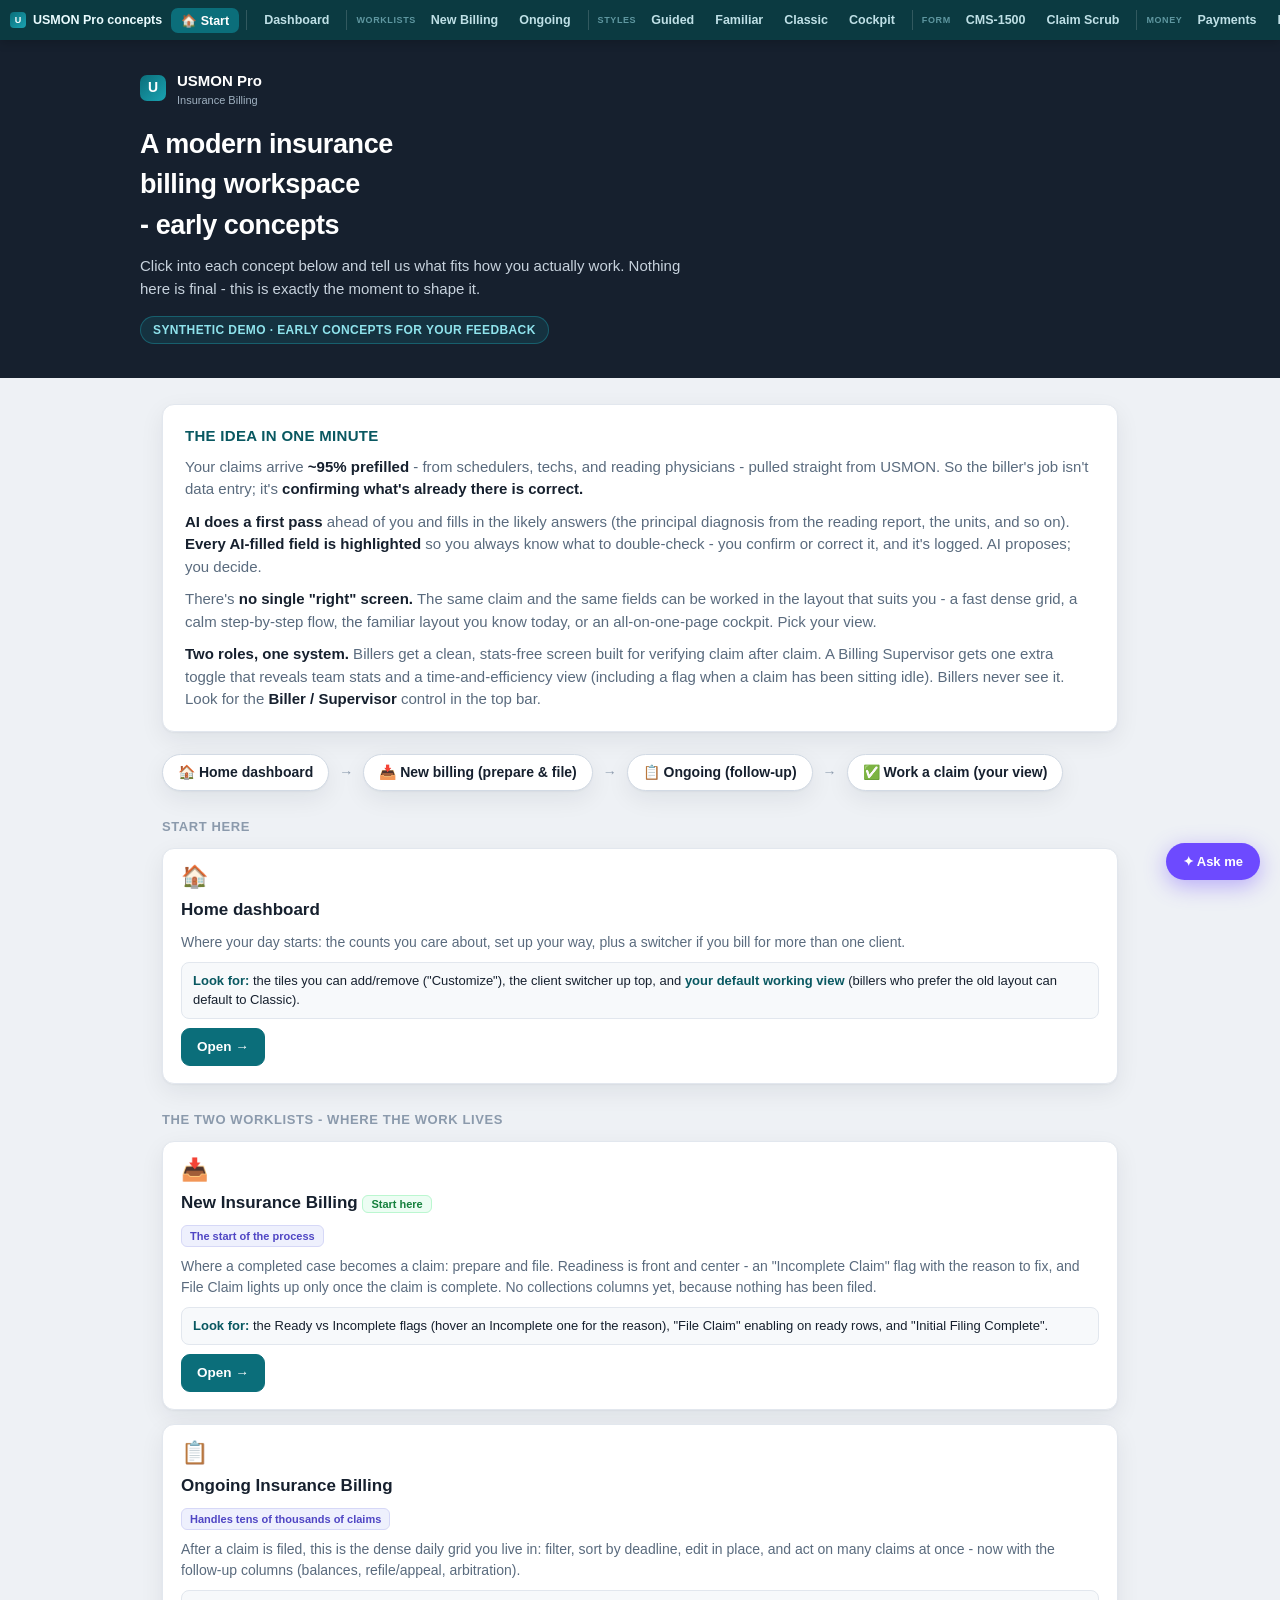
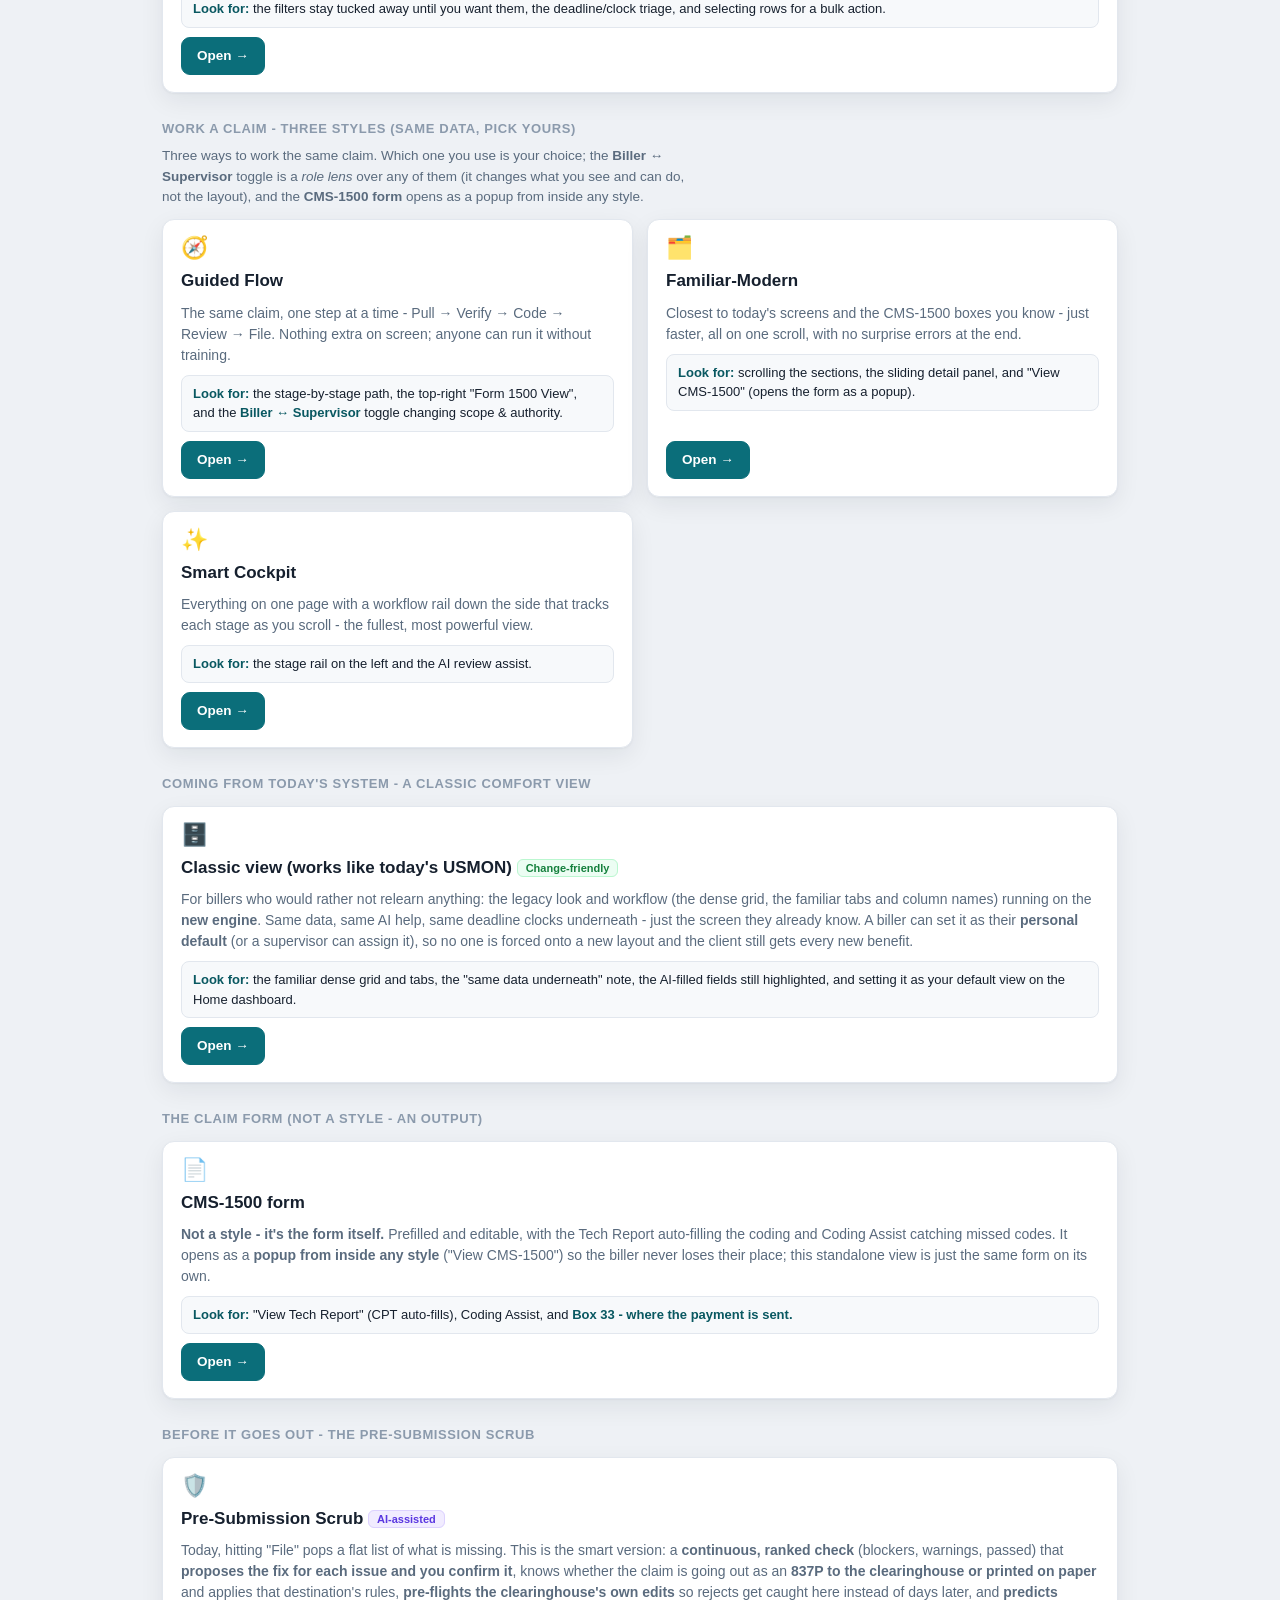
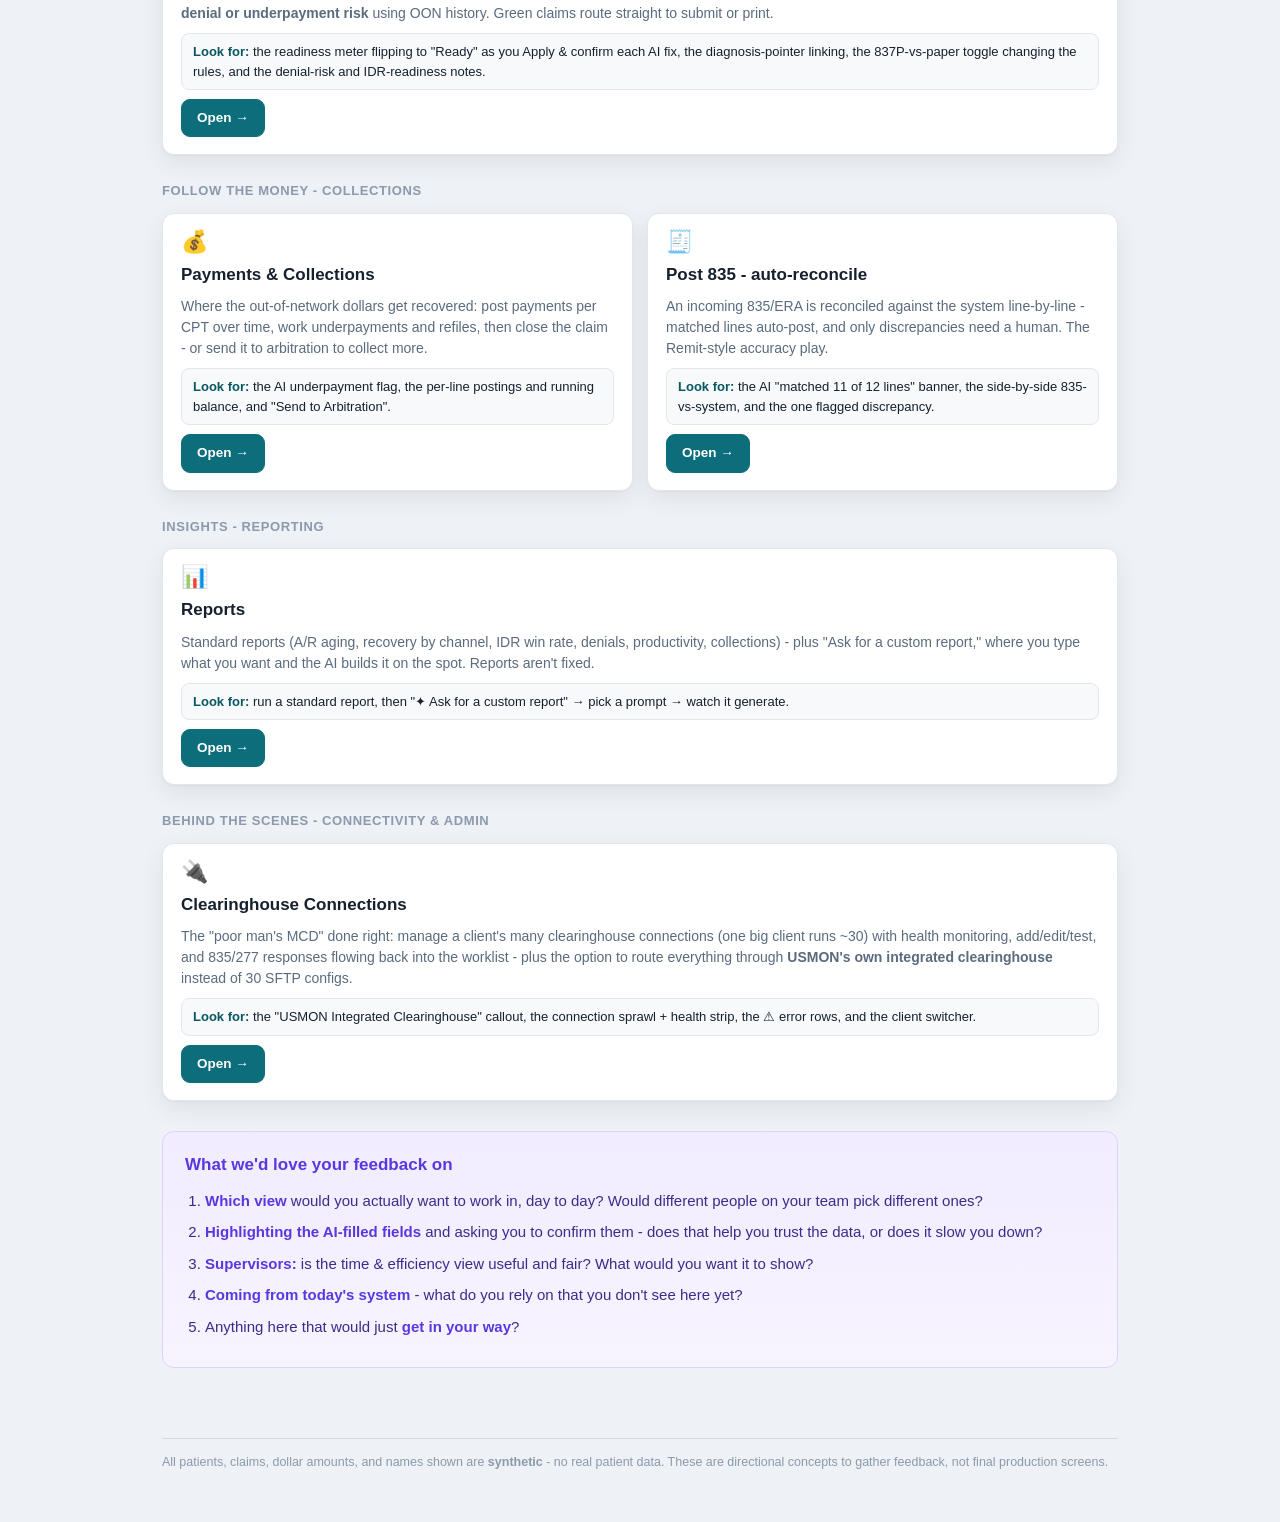
==== index.html @ 51a322e6 "Migrate client-facing concept demo to corporate domain (internal strategy pages excluded); add CNAME" ====
<!doctype html>
<html lang="en">
<head>
<meta charset="utf-8">
<meta name="robots" content="noindex,nofollow">
<meta name="viewport" content="width=device-width, initial-scale=1">
<title>USMON Insurance Billing - Concept Preview</title>
<style>
  :root{
    --canvas:#eef1f5; --surface:#ffffff; --surface-2:#f7f9fb;
    --ink:#16202e; --muted:#5a6b7e; --faint:#8b9aac;
    --line:#e2e7ee; --line-strong:#d2dae4;
    --primary:#0b6e7a; --primary-dark:#095861; --primary-tint:#e6f3f4; --primary-line:#bfe3e6;
    --idr:#4f46c4; --idr-tint:#eef0fd; --idr-line:#d6d8f7;
    --ai:#6d4aff; --ai-tint:#f1ecff; --ai-line:#ddd2ff; --ai-dark:#5a37e0;
    --ok:#15803d; --ok-tint:#ecfdf3;
    --mono:ui-monospace,"SF Mono","Cascadia Code",Menlo,Consolas,monospace;
    --sans:-apple-system,BlinkMacSystemFont,"Segoe UI",Roboto,Helvetica,Arial,sans-serif;
    --radius:12px; --shadow:0 1px 2px rgba(16,32,46,.04),0 8px 24px rgba(16,32,46,.07);
  }
  *{box-sizing:border-box}
  @media (prefers-reduced-motion:reduce){*{transition:none!important}}
  body{margin:0;font-family:var(--sans);color:var(--ink);background:var(--canvas);font-size:15px;line-height:1.5;-webkit-font-smoothing:antialiased}
  a{color:var(--primary);text-decoration:none}
  .mono{font-family:var(--mono)}

  header.top{background:var(--ink);color:#fff;padding:30px 22px 34px}
  .top .in{max-width:1000px;margin:0 auto}
  .brand{display:flex;align-items:center;gap:11px;font-weight:700;font-size:15px;margin-bottom:18px}
  .brand .dot{width:26px;height:26px;border-radius:7px;background:linear-gradient(135deg,var(--primary),#1aa3b2);display:grid;place-items:center;font-size:14px}
  .brand small{display:block;font-weight:500;color:#9fb0c0;font-size:11px;line-height:1;margin-top:2px}
  .top h1{font-size:27px;margin:0;font-weight:800;letter-spacing:-.4px;text-wrap:balance;max-width:20ch}
  .top p{margin:10px 0 0;color:#c7d2dd;font-size:15px;max-width:66ch}
  .badge{display:inline-block;margin-top:16px;font-size:12px;font-weight:700;letter-spacing:.4px;text-transform:uppercase;color:#8fe3ec;background:rgba(26,163,178,.14);border:1px solid rgba(26,163,178,.4);border-radius:999px;padding:4px 12px}

  main{max-width:1000px;margin:0 auto;padding:26px 22px 70px}
  .lead{background:var(--surface);border:1px solid var(--line);border-radius:var(--radius);box-shadow:var(--shadow);padding:20px 22px;margin-bottom:22px}
  .lead h2{margin:0 0 8px;font-size:15px;letter-spacing:.3px;text-transform:uppercase;color:var(--primary-dark)}
  .lead p{margin:0 0 10px;color:var(--muted)}
  .lead p:last-child{margin-bottom:0}
  .lead b{color:var(--ink)}

  .flow{display:flex;align-items:center;gap:10px;flex-wrap:wrap;margin:18px 0 26px;font-weight:700;font-size:14px}
  .flow .step{background:var(--surface);border:1px solid var(--line-strong);border-radius:999px;padding:7px 15px;box-shadow:var(--shadow)}
  .flow .arr{color:var(--faint);font-weight:800}

  h2.group{font-size:13px;text-transform:uppercase;letter-spacing:.6px;color:var(--faint);margin:26px 0 12px;font-weight:800}
  .cards{display:grid;grid-template-columns:repeat(2,1fr);gap:14px}
  @media(max-width:720px){.cards{grid-template-columns:1fr}}
  .card{background:var(--surface);border:1px solid var(--line);border-radius:var(--radius);box-shadow:var(--shadow);padding:17px 18px;display:flex;flex-direction:column;gap:9px;transition:.14s}
  .card:hover{border-color:var(--primary-line);box-shadow:0 2px 4px rgba(16,32,46,.05),0 12px 30px rgba(16,32,46,.10);transform:translateY(-1px)}
  .card.wide{grid-column:1/-1}
  .card .ico{font-size:22px;line-height:1}
  .card h3{margin:0;font-size:17px;font-weight:700}
  .card .pitch{color:var(--muted);font-size:14px;margin:0}
  .card .look{font-size:13px;color:var(--ink);background:var(--surface-2);border:1px solid var(--line);border-radius:8px;padding:8px 11px}
  .card .look b{color:var(--primary-dark)}
  .card .go{margin-top:auto;align-self:flex-start;background:var(--primary);color:#fff;font-weight:700;font-size:13.5px;padding:8px 15px;border-radius:9px;border:1px solid var(--primary)}
  .card .go:hover{background:var(--primary-dark)}
  .tagrow{display:flex;gap:7px;flex-wrap:wrap}
  .t{font-size:11px;font-weight:700;padding:2px 8px;border-radius:6px}
  .t.ai{background:var(--ai-tint);color:var(--ai-dark);border:1px solid var(--ai-line)}
  .t.idr{background:var(--idr-tint);color:var(--idr);border:1px solid var(--idr-line)}
  .t.new{background:var(--ok-tint);color:var(--ok);border:1px solid #bbf7d0}

  .feedback{background:linear-gradient(180deg,var(--ai-tint),#f7f4ff);border:1px solid var(--ai-line);border-radius:var(--radius);padding:20px 22px;margin-top:30px}
  .feedback h2{margin:0 0 12px;font-size:17px;color:var(--ai-dark)}
  .feedback ol{margin:0;padding-left:20px;color:#3c2b8a}
  .feedback li{margin-bottom:9px}
  .feedback li b{color:var(--ai-dark)}

  footer{max-width:1000px;margin:0 auto;padding:0 22px 50px;color:var(--faint);font-size:12.5px}
  footer hr{border:none;border-top:1px solid var(--line-strong);margin:0 0 14px}
</style>
</head>
<body>

<header class="top">
  <div class="in">
    <div class="brand"><span class="dot">U</span><div>USMON&nbsp;Pro<small>Insurance Billing</small></div></div>
    <h1>A modern insurance billing workspace - early concepts</h1>
    <p>Click into each concept below and tell us what fits how you actually work. Nothing here is final - this is exactly the moment to shape it.</p>
    <span class="badge">Synthetic demo · early concepts for your feedback</span>
  </div>
</header>

<main>
  <div class="lead">
    <h2>The idea in one minute</h2>
    <p>Your claims arrive <b>~95% prefilled</b> - from schedulers, techs, and reading physicians - pulled straight from USMON. So the biller's job isn't data entry; it's <b>confirming what's already there is correct.</b></p>
    <p><b>AI does a first pass</b> ahead of you and fills in the likely answers (the principal diagnosis from the reading report, the units, and so on). <b>Every AI-filled field is highlighted</b> so you always know what to double-check - you confirm or correct it, and it's logged. AI proposes; you decide.</p>
    <p>There's <b>no single "right" screen.</b> The same claim and the same fields can be worked in the layout that suits you - a fast dense grid, a calm step-by-step flow, the familiar layout you know today, or an all-on-one-page cockpit. Pick your view.</p>
    <p><b>Two roles, one system.</b> Billers get a clean, stats-free screen built for verifying claim after claim. A Billing Supervisor gets one extra toggle that reveals team stats and a time-and-efficiency view (including a flag when a claim has been sitting idle). Billers never see it. Look for the <b>Biller / Supervisor</b> control in the top bar.</p>
  </div>

  <div class="flow">
    <span class="step">🏠 Home dashboard</span><span class="arr">→</span>
    <span class="step">📥 New billing (prepare &amp; file)</span><span class="arr">→</span>
    <span class="step">📋 Ongoing (follow-up)</span><span class="arr">→</span>
    <span class="step">✅ Work a claim (your view)</span>
  </div>

  <h2 class="group">Start here</h2>
  <div class="cards">
    <div class="card wide">
      <div class="ico">🏠</div>
      <h3>Home dashboard</h3>
      <p class="pitch">Where your day starts: the counts you care about, set up your way, plus a switcher if you bill for more than one client.</p>
      <div class="look"><b>Look for:</b> the tiles you can add/remove ("Customize"), the client switcher up top, and <b>your default working view</b> (billers who prefer the old layout can default to Classic).</div>
      <a class="go" href="prototype-home-dashboard.html" target="_blank" rel="noopener">Open →</a>
    </div>
  </div>

  <h2 class="group">The two worklists - where the work lives</h2>
  <div class="cards">
    <div class="card wide">
      <div class="ico">📥</div>
      <h3>New Insurance Billing <span class="t new" style="vertical-align:middle">Start here</span></h3>
      <div class="tagrow"><span class="t idr">The start of the process</span></div>
      <p class="pitch">Where a completed case becomes a claim: prepare and file. Readiness is front and center - an "Incomplete Claim" flag with the reason to fix, and File Claim lights up only once the claim is complete. No collections columns yet, because nothing has been filed.</p>
      <div class="look"><b>Look for:</b> the Ready vs Incomplete flags (hover an Incomplete one for the reason), "File Claim" enabling on ready rows, and "Initial Filing Complete".</div>
      <a class="go" href="prototype-new-billing.html" target="_blank" rel="noopener">Open →</a>
    </div>
    <div class="card wide">
      <div class="ico">📋</div>
      <h3>Ongoing Insurance Billing</h3>
      <div class="tagrow"><span class="t idr">Handles tens of thousands of claims</span></div>
      <p class="pitch">After a claim is filed, this is the dense daily grid you live in: filter, sort by deadline, edit in place, and act on many claims at once - now with the follow-up columns (balances, refile/appeal, arbitration).</p>
      <div class="look"><b>Look for:</b> the filters stay tucked away until you want them, the deadline/clock triage, and selecting rows for a bulk action.</div>
      <a class="go" href="prototype-ops-worklist.html" target="_blank" rel="noopener">Open →</a>
    </div>
  </div>

  <h2 class="group">Work a claim - three styles (same data, pick yours)</h2>
  <p style="margin:-4px 0 12px;color:var(--muted);font-size:13.5px;max-width:70ch">Three ways to work the same claim. Which one you use is your choice; the <b>Biller ↔ Supervisor</b> toggle is a <i>role lens</i> over any of them (it changes what you see and can do, not the layout), and the <b>CMS-1500 form</b> opens as a popup from inside any style.</p>
  <div class="cards">
    <div class="card">
      <div class="ico">🧭</div>
      <h3>Guided Flow</h3>
      <p class="pitch">The same claim, one step at a time - Pull → Verify → Code → Review → File. Nothing extra on screen; anyone can run it without training.</p>
      <div class="look"><b>Look for:</b> the stage-by-stage path, the top-right "Form 1500 View", and the <b>Biller ↔ Supervisor</b> toggle changing scope &amp; authority.</div>
      <a class="go" href="prototype-guided-flow.html" target="_blank" rel="noopener">Open →</a>
    </div>
    <div class="card">
      <div class="ico">🗂️</div>
      <h3>Familiar-Modern</h3>
      <p class="pitch">Closest to today's screens and the CMS-1500 boxes you know - just faster, all on one scroll, with no surprise errors at the end.</p>
      <div class="look"><b>Look for:</b> scrolling the sections, the sliding detail panel, and "View CMS-1500" (opens the form as a popup).</div>
      <a class="go" href="prototype-familiar-modern.html" target="_blank" rel="noopener">Open →</a>
    </div>
    <div class="card">
      <div class="ico">✨</div>
      <h3>Smart Cockpit</h3>
      <p class="pitch">Everything on one page with a workflow rail down the side that tracks each stage as you scroll - the fullest, most powerful view.</p>
      <div class="look"><b>Look for:</b> the stage rail on the left and the AI review assist.</div>
      <a class="go" href="prototype-v5-router.html" target="_blank" rel="noopener">Open →</a>
    </div>
  </div>

  <h2 class="group">Coming from today's system - a Classic comfort view</h2>
  <div class="cards">
    <div class="card wide">
      <div class="ico">🗄️</div>
      <h3>Classic view (works like today's USMON) <span class="t new" style="vertical-align:middle">Change-friendly</span></h3>
      <p class="pitch">For billers who would rather not relearn anything: the legacy look and workflow (the dense grid, the familiar tabs and column names) running on the <b>new engine</b>. Same data, same AI help, same deadline clocks underneath - just the screen they already know. A biller can set it as their <b>personal default</b> (or a supervisor can assign it), so no one is forced onto a new layout and the client still gets every new benefit.</p>
      <div class="look"><b>Look for:</b> the familiar dense grid and tabs, the "same data underneath" note, the AI-filled fields still highlighted, and setting it as your default view on the Home dashboard.</div>
      <a class="go" href="prototype-classic.html" target="_blank" rel="noopener">Open →</a>
    </div>
  </div>

  <h2 class="group">The claim form (not a style - an output)</h2>
  <div class="cards">
    <div class="card wide">
      <div class="ico">📄</div>
      <h3>CMS-1500 form</h3>
      <p class="pitch"><b>Not a style - it's the form itself.</b> Prefilled and editable, with the Tech Report auto-filling the coding and Coding Assist catching missed codes. It opens as a <b>popup from inside any style</b> ("View CMS-1500") so the biller never loses their place; this standalone view is just the same form on its own.</p>
      <div class="look"><b>Look for:</b> "View Tech Report" (CPT auto-fills), Coding Assist, and <b>Box 33 - where the payment is sent.</b></div>
      <a class="go" href="prototype-cms1500.html" target="_blank" rel="noopener">Open →</a>
    </div>
  </div>

  <h2 class="group">Before it goes out - the pre-submission scrub</h2>
  <div class="cards">
    <div class="card wide">
      <div class="ico">🛡️</div>
      <h3>Pre-Submission Scrub <span class="t ai" style="vertical-align:middle">AI-assisted</span></h3>
      <p class="pitch">Today, hitting "File" pops a flat list of what is missing. This is the smart version: a <b>continuous, ranked check</b> (blockers, warnings, passed) that <b>proposes the fix for each issue and you confirm it</b>, knows whether the claim is going out as an <b>837P to the clearinghouse or printed on paper</b> and applies that destination's rules, <b>pre-flights the clearinghouse's own edits</b> so rejects get caught here instead of days later, and <b>predicts denial or underpayment risk</b> using OON history. Green claims route straight to submit or print.</p>
      <div class="look"><b>Look for:</b> the readiness meter flipping to "Ready" as you Apply &amp; confirm each AI fix, the diagnosis-pointer linking, the 837P-vs-paper toggle changing the rules, and the denial-risk and IDR-readiness notes.</div>
      <a class="go" href="prototype-scrub.html" target="_blank" rel="noopener">Open →</a>
    </div>
  </div>

  <h2 class="group">Follow the money - collections</h2>
  <div class="cards">
    <div class="card">
      <div class="ico">💰</div>
      <h3>Payments &amp; Collections</h3>
      <p class="pitch">Where the out-of-network dollars get recovered: post payments per CPT over time, work underpayments and refiles, then close the claim - or send it to arbitration to collect more.</p>
      <div class="look"><b>Look for:</b> the AI underpayment flag, the per-line postings and running balance, and "Send to Arbitration".</div>
      <a class="go" href="prototype-payments.html" target="_blank" rel="noopener">Open →</a>
    </div>
    <div class="card">
      <div class="ico">🧾</div>
      <h3>Post 835 - auto-reconcile</h3>
      <p class="pitch">An incoming 835/ERA is reconciled against the system line-by-line - matched lines auto-post, and only discrepancies need a human. The Remit-style accuracy play.</p>
      <div class="look"><b>Look for:</b> the AI "matched 11 of 12 lines" banner, the side-by-side 835-vs-system, and the one flagged discrepancy.</div>
      <a class="go" href="prototype-post-payments.html" target="_blank" rel="noopener">Open →</a>
    </div>
  </div>

  <h2 class="group">Insights - reporting</h2>
  <div class="cards">
    <div class="card wide">
      <div class="ico">📊</div>
      <h3>Reports</h3>
      <p class="pitch">Standard reports (A/R aging, recovery by channel, IDR win rate, denials, productivity, collections) - plus "Ask for a custom report," where you type what you want and the AI builds it on the spot. Reports aren't fixed.</p>
      <div class="look"><b>Look for:</b> run a standard report, then "✦ Ask for a custom report" → pick a prompt → watch it generate.</div>
      <a class="go" href="prototype-reports.html" target="_blank" rel="noopener">Open →</a>
    </div>
  </div>

  <h2 class="group">Behind the scenes - connectivity &amp; admin</h2>
  <div class="cards">
    <div class="card wide">
      <div class="ico">🔌</div>
      <h3>Clearinghouse Connections</h3>
      <p class="pitch">The "poor man's MCD" done right: manage a client's many clearinghouse connections (one big client runs ~30) with health monitoring, add/edit/test, and 835/277 responses flowing back into the worklist - plus the option to route everything through <b>USMON's own integrated clearinghouse</b> instead of 30 SFTP configs.</p>
      <div class="look"><b>Look for:</b> the "USMON Integrated Clearinghouse" callout, the connection sprawl + health strip, the ⚠ error rows, and the client switcher.</div>
      <a class="go" href="prototype-clearinghouses.html" target="_blank" rel="noopener">Open →</a>
    </div>
  </div>

  <div class="feedback">
    <h2>What we'd love your feedback on</h2>
    <ol>
      <li><b>Which view</b> would you actually want to work in, day to day? Would different people on your team pick different ones?</li>
      <li><b>Highlighting the AI-filled fields</b> and asking you to confirm them - does that help you trust the data, or does it slow you down?</li>
      <li><b>Supervisors:</b> is the time &amp; efficiency view useful and fair? What would you want it to show?</li>
      <li><b>Coming from today's system</b> - what do you rely on that you don't see here yet?</li>
      <li>Anything here that would just <b>get in your way</b>?</li>
    </ol>
  </div>
</main>

<footer>
  <hr>
  All patients, claims, dollar amounts, and names shown are <b>synthetic</b> - no real patient data. These are directional concepts to gather feedback, not final production screens.
</footer>

<script src="demo-nav.js"></script>
</body>
</html>
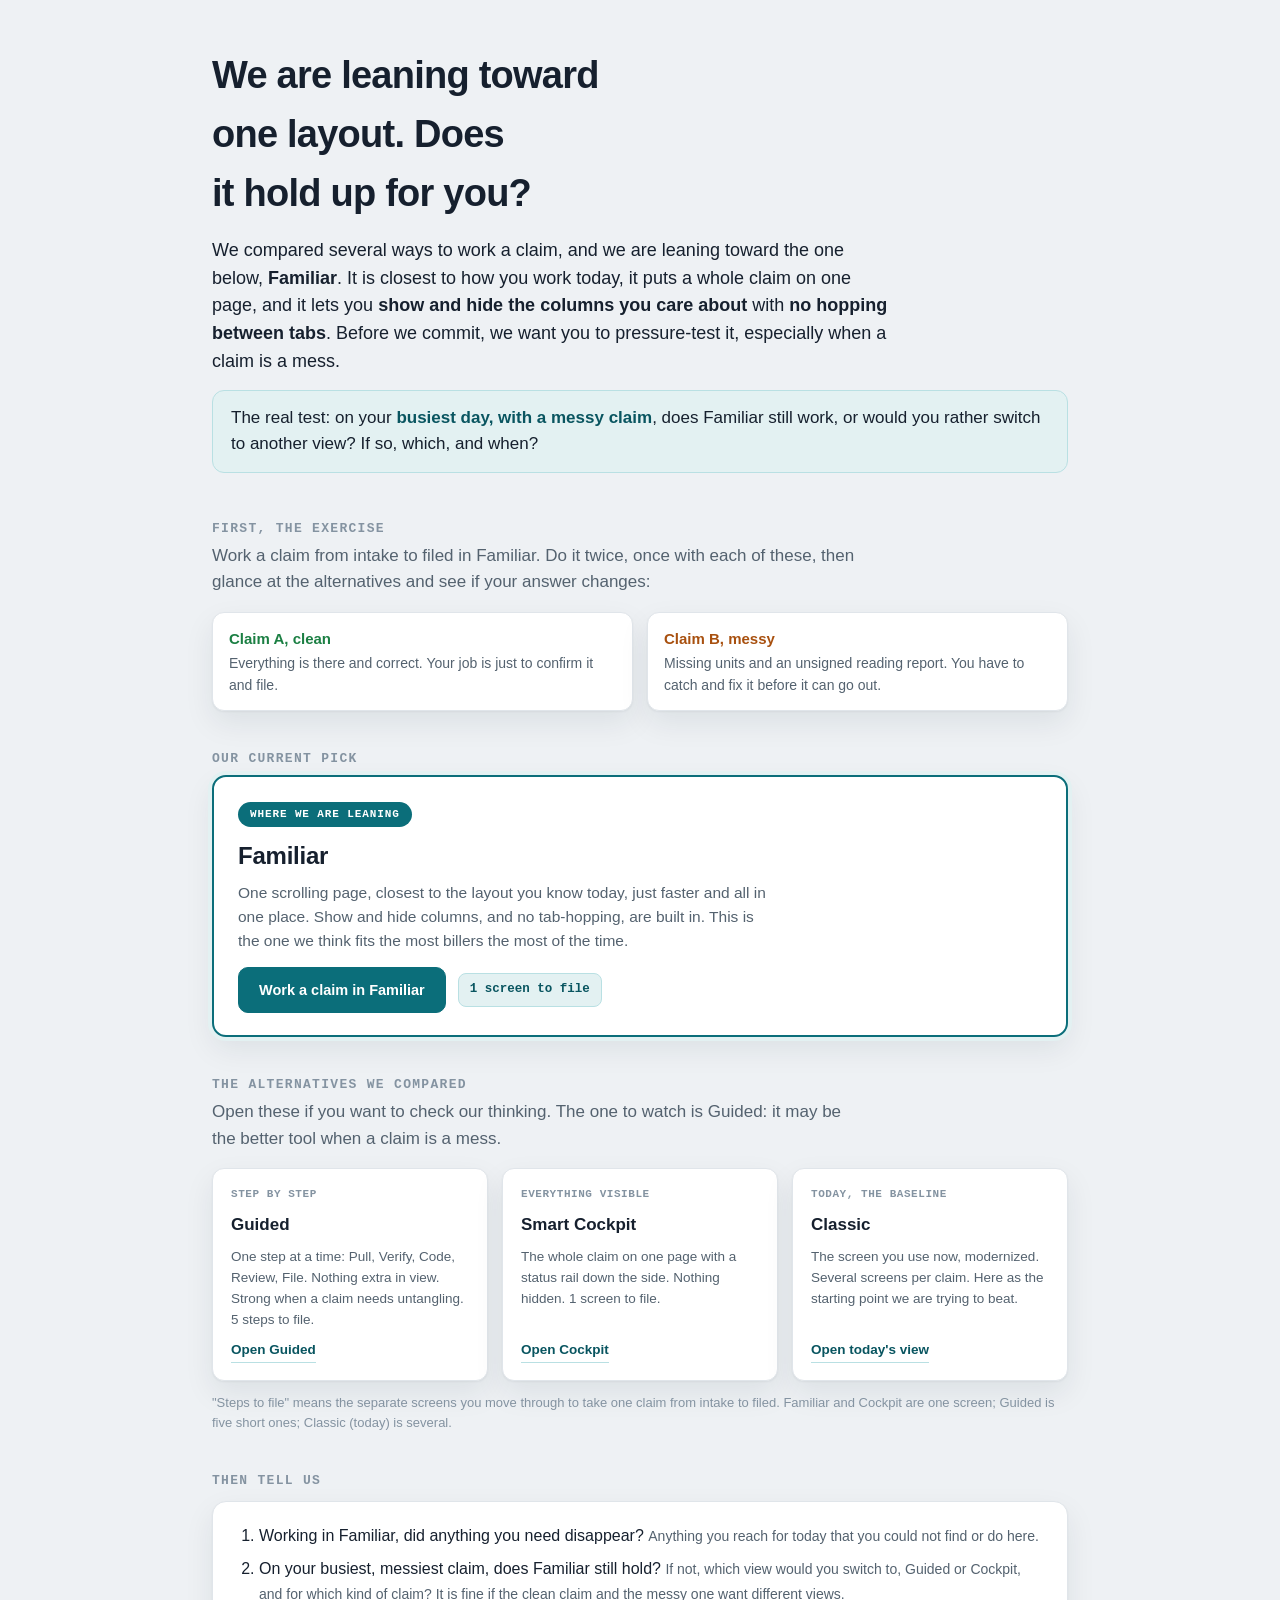
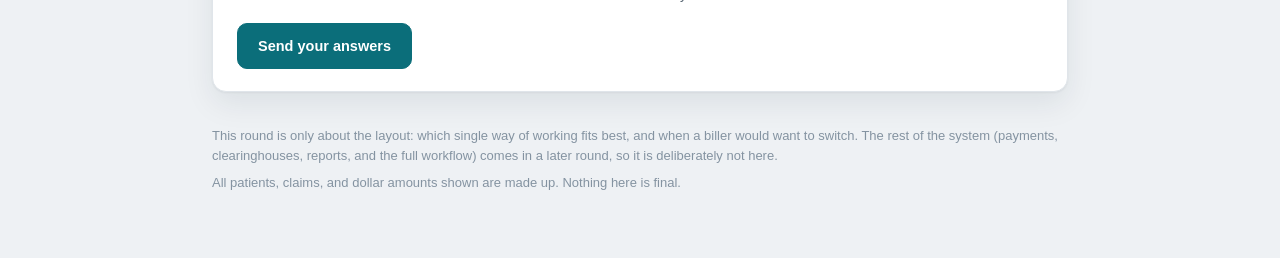
==== commit 66259bda: "Sync clean front door + Biller-default to demo.usmon.com Co-Authored-By: Claude Opus 4.8 <noreply@an" ====
--- a/index.html
+++ b/index.html
@@ -2,251 +2,139 @@
 <html lang="en">
 <head>
 <meta charset="utf-8">
+<meta name="viewport" content="width=device-width, initial-scale=1">
 <meta name="robots" content="noindex,nofollow">
-<meta name="viewport" content="width=device-width, initial-scale=1">
-<title>USMON Insurance Billing - Concept Preview</title>
+<title>USMON Insurance Billing: does this layout hold up for you?</title>
 <style>
   :root{
-    --canvas:#eef1f5; --surface:#ffffff; --surface-2:#f7f9fb;
-    --ink:#16202e; --muted:#5a6b7e; --faint:#8b9aac;
-    --line:#e2e7ee; --line-strong:#d2dae4;
-    --primary:#0b6e7a; --primary-dark:#095861; --primary-tint:#e6f3f4; --primary-line:#bfe3e6;
-    --idr:#4f46c4; --idr-tint:#eef0fd; --idr-line:#d6d8f7;
-    --ai:#6d4aff; --ai-tint:#f1ecff; --ai-line:#ddd2ff; --ai-dark:#5a37e0;
-    --ok:#15803d; --ok-tint:#ecfdf3;
+    --canvas:#eef1f4; --surface:#ffffff; --surface-2:#f6f8fa;
+    --ink:#16202e; --muted:#54626f; --faint:#8493a1;
+    --line:#e0e5ea; --line-strong:#ccd3db;
+    --teal:#0b6e7a; --teal-dark:#095560; --teal-tint:#e3f1f2; --teal-line:#b9e0e3;
+    --amber:#a8500f; --amber-tint:#faefe4; --amber-line:#eccdb0;
+    --ok:#1b7f43; --ok-tint:#e8f6ee; --ok-line:#bfe6cd;
+    --sans:-apple-system,BlinkMacSystemFont,"Segoe UI",Roboto,Helvetica,Arial,sans-serif;
     --mono:ui-monospace,"SF Mono","Cascadia Code",Menlo,Consolas,monospace;
-    --sans:-apple-system,BlinkMacSystemFont,"Segoe UI",Roboto,Helvetica,Arial,sans-serif;
-    --radius:12px; --shadow:0 1px 2px rgba(16,32,46,.04),0 8px 24px rgba(16,32,46,.07);
+    --radius:14px; --shadow:0 1px 2px rgba(16,32,46,.05),0 12px 30px rgba(16,32,46,.08);
   }
+  @media (prefers-color-scheme:dark){
+    :root{--canvas:#0e1620;--surface:#152030;--surface-2:#111a26;--ink:#e8eef4;--muted:#9fb0bf;--faint:#6f8091;--line:#233242;--line-strong:#31445a;--teal:#4fc7d4;--teal-dark:#7ed8e2;--teal-tint:#0f2d33;--teal-line:#1c4a52;--amber:#e39a5e;--amber-tint:#2c1f13;--amber-line:#4a3620;--ok:#5fce8b;--ok-tint:#12271a;--ok-line:#245234;--shadow:0 1px 2px rgba(0,0,0,.3),0 12px 30px rgba(0,0,0,.45)}
+  }
+  :root[data-theme="dark"]{--canvas:#0e1620;--surface:#152030;--surface-2:#111a26;--ink:#e8eef4;--muted:#9fb0bf;--faint:#6f8091;--line:#233242;--line-strong:#31445a;--teal:#4fc7d4;--teal-dark:#7ed8e2;--teal-tint:#0f2d33;--teal-line:#1c4a52;--amber:#e39a5e;--amber-tint:#2c1f13;--amber-line:#4a3620;--ok:#5fce8b;--ok-tint:#12271a;--ok-line:#245234;--shadow:0 1px 2px rgba(0,0,0,.3),0 12px 30px rgba(0,0,0,.45)}
+  :root[data-theme="light"]{--canvas:#eef1f4;--surface:#ffffff;--surface-2:#f6f8fa;--ink:#16202e;--muted:#54626f;--faint:#8493a1;--line:#e0e5ea;--line-strong:#ccd3db;--teal:#0b6e7a;--teal-dark:#095560;--teal-tint:#e3f1f2;--teal-line:#b9e0e3;--amber:#a8500f;--amber-tint:#faefe4;--amber-line:#eccdb0;--ok:#1b7f43;--ok-tint:#e8f6ee;--ok-line:#bfe6cd;--shadow:0 1px 2px rgba(16,32,46,.05),0 12px 30px rgba(16,32,46,.08)}
   *{box-sizing:border-box}
   @media (prefers-reduced-motion:reduce){*{transition:none!important}}
-  body{margin:0;font-family:var(--sans);color:var(--ink);background:var(--canvas);font-size:15px;line-height:1.5;-webkit-font-smoothing:antialiased}
-  a{color:var(--primary);text-decoration:none}
-  .mono{font-family:var(--mono)}
-
-  header.top{background:var(--ink);color:#fff;padding:30px 22px 34px}
-  .top .in{max-width:1000px;margin:0 auto}
-  .brand{display:flex;align-items:center;gap:11px;font-weight:700;font-size:15px;margin-bottom:18px}
-  .brand .dot{width:26px;height:26px;border-radius:7px;background:linear-gradient(135deg,var(--primary),#1aa3b2);display:grid;place-items:center;font-size:14px}
-  .brand small{display:block;font-weight:500;color:#9fb0c0;font-size:11px;line-height:1;margin-top:2px}
-  .top h1{font-size:27px;margin:0;font-weight:800;letter-spacing:-.4px;text-wrap:balance;max-width:20ch}
-  .top p{margin:10px 0 0;color:#c7d2dd;font-size:15px;max-width:66ch}
-  .badge{display:inline-block;margin-top:16px;font-size:12px;font-weight:700;letter-spacing:.4px;text-transform:uppercase;color:#8fe3ec;background:rgba(26,163,178,.14);border:1px solid rgba(26,163,178,.4);border-radius:999px;padding:4px 12px}
-
-  main{max-width:1000px;margin:0 auto;padding:26px 22px 70px}
-  .lead{background:var(--surface);border:1px solid var(--line);border-radius:var(--radius);box-shadow:var(--shadow);padding:20px 22px;margin-bottom:22px}
-  .lead h2{margin:0 0 8px;font-size:15px;letter-spacing:.3px;text-transform:uppercase;color:var(--primary-dark)}
-  .lead p{margin:0 0 10px;color:var(--muted)}
-  .lead p:last-child{margin-bottom:0}
-  .lead b{color:var(--ink)}
-
-  .flow{display:flex;align-items:center;gap:10px;flex-wrap:wrap;margin:18px 0 26px;font-weight:700;font-size:14px}
-  .flow .step{background:var(--surface);border:1px solid var(--line-strong);border-radius:999px;padding:7px 15px;box-shadow:var(--shadow)}
-  .flow .arr{color:var(--faint);font-weight:800}
-
-  h2.group{font-size:13px;text-transform:uppercase;letter-spacing:.6px;color:var(--faint);margin:26px 0 12px;font-weight:800}
-  .cards{display:grid;grid-template-columns:repeat(2,1fr);gap:14px}
-  @media(max-width:720px){.cards{grid-template-columns:1fr}}
-  .card{background:var(--surface);border:1px solid var(--line);border-radius:var(--radius);box-shadow:var(--shadow);padding:17px 18px;display:flex;flex-direction:column;gap:9px;transition:.14s}
-  .card:hover{border-color:var(--primary-line);box-shadow:0 2px 4px rgba(16,32,46,.05),0 12px 30px rgba(16,32,46,.10);transform:translateY(-1px)}
-  .card.wide{grid-column:1/-1}
-  .card .ico{font-size:22px;line-height:1}
-  .card h3{margin:0;font-size:17px;font-weight:700}
-  .card .pitch{color:var(--muted);font-size:14px;margin:0}
-  .card .look{font-size:13px;color:var(--ink);background:var(--surface-2);border:1px solid var(--line);border-radius:8px;padding:8px 11px}
-  .card .look b{color:var(--primary-dark)}
-  .card .go{margin-top:auto;align-self:flex-start;background:var(--primary);color:#fff;font-weight:700;font-size:13.5px;padding:8px 15px;border-radius:9px;border:1px solid var(--primary)}
-  .card .go:hover{background:var(--primary-dark)}
-  .tagrow{display:flex;gap:7px;flex-wrap:wrap}
-  .t{font-size:11px;font-weight:700;padding:2px 8px;border-radius:6px}
-  .t.ai{background:var(--ai-tint);color:var(--ai-dark);border:1px solid var(--ai-line)}
-  .t.idr{background:var(--idr-tint);color:var(--idr);border:1px solid var(--idr-line)}
-  .t.new{background:var(--ok-tint);color:var(--ok);border:1px solid #bbf7d0}
-
-  .feedback{background:linear-gradient(180deg,var(--ai-tint),#f7f4ff);border:1px solid var(--ai-line);border-radius:var(--radius);padding:20px 22px;margin-top:30px}
-  .feedback h2{margin:0 0 12px;font-size:17px;color:var(--ai-dark)}
-  .feedback ol{margin:0;padding-left:20px;color:#3c2b8a}
-  .feedback li{margin-bottom:9px}
-  .feedback li b{color:var(--ai-dark)}
-
-  footer{max-width:1000px;margin:0 auto;padding:0 22px 50px;color:var(--faint);font-size:12.5px}
-  footer hr{border:none;border-top:1px solid var(--line-strong);margin:0 0 14px}
+  body{margin:0;background:var(--canvas);color:var(--ink);font-family:var(--sans);font-size:17px;line-height:1.55;-webkit-font-smoothing:antialiased}
+  .wrap{max-width:900px;margin:0 auto;padding:0 22px}
+  header{padding:46px 0 6px}
+  h1{font-size:clamp(27px,4.6vw,38px);letter-spacing:-.02em;margin:0 0 14px;font-weight:800;text-wrap:balance;max-width:22ch}
+  .intro{font-size:18px;color:var(--ink);max-width:68ch;margin:0 0 12px}
+  .intro b{color:var(--ink)}
+  .oneq{background:var(--teal-tint);border:1px solid var(--teal-line);border-radius:12px;padding:14px 18px;margin:14px 0 2px;font-size:17px;color:var(--ink)}
+  .oneq b{color:var(--teal-dark)}
+  h2.sec{font-size:13px;font-family:var(--mono);letter-spacing:.1em;text-transform:uppercase;color:var(--faint);font-weight:700;margin:38px 0 4px}
+  p.lead{color:var(--muted);margin:0 0 16px;max-width:68ch}
+  .claims{display:grid;grid-template-columns:1fr 1fr;gap:14px;margin:6px 0}
+  @media(max-width:600px){.claims{grid-template-columns:1fr}}
+  .claim{background:var(--surface);border:1px solid var(--line);border-radius:12px;padding:14px 16px;box-shadow:var(--shadow)}
+  .claim .t{font-weight:750;font-size:15px;margin:0 0 3px}
+  .claim.clean .t{color:var(--ok)} .claim.messy .t{color:var(--amber)}
+  .claim p{margin:0;font-size:14px;color:var(--muted)}
+  .pick{background:var(--surface);border:2px solid var(--teal);border-radius:var(--radius);box-shadow:0 0 0 4px var(--teal-tint),var(--shadow);padding:22px 24px;margin:6px 0}
+  .pick .badge{display:inline-block;font-family:var(--mono);font-size:11px;letter-spacing:.08em;text-transform:uppercase;color:#fff;background:var(--teal);border-radius:999px;padding:4px 12px;font-weight:700;margin-bottom:10px}
+  .pick h3{margin:0 0 6px;font-size:24px;font-weight:800;letter-spacing:-.01em}
+  .pick p{margin:0 0 14px;color:var(--muted);font-size:15.5px;max-width:62ch}
+  .pick .row{display:flex;flex-wrap:wrap;align-items:center;gap:12px}
+  .steps{font-family:var(--mono);font-size:12.5px;color:var(--teal-dark);background:var(--teal-tint);border:1px solid var(--teal-line);border-radius:8px;padding:6px 11px;font-weight:700}
+  .btn{display:inline-block;text-decoration:none;font-weight:700;font-size:14.5px;padding:11px 20px;border-radius:10px;white-space:nowrap}
+  .btn.go{background:var(--teal);color:#fff;border:1px solid var(--teal)}
+  .btn.go:hover{background:var(--teal-dark)}
+  .btn.ghost{background:var(--surface-2);color:var(--ink);border:1px solid var(--line-strong)}
+  .btn.ghost:hover{border-color:var(--faint)}
+  .alts{display:grid;grid-template-columns:repeat(3,1fr);gap:14px;margin:6px 0}
+  @media(max-width:720px){.alts{grid-template-columns:1fr}}
+  .alt{background:var(--surface);border:1px solid var(--line);border-radius:12px;box-shadow:var(--shadow);padding:17px 18px;display:flex;flex-direction:column;gap:9px}
+  .alt h4{margin:0;font-size:17px;font-weight:750}
+  .alt .k{font-family:var(--mono);font-size:11px;letter-spacing:.05em;text-transform:uppercase;color:var(--faint);font-weight:700}
+  .alt p{margin:0;font-size:13.5px;color:var(--muted);flex:1}
+  .alt a{align-self:flex-start;font-size:13.5px;font-weight:700;color:var(--teal-dark);text-decoration:none;border-bottom:1px solid var(--teal-line);padding-bottom:1px}
+  .note{font-size:13px;color:var(--faint);margin:12px 0 0}
+  .ask{background:var(--surface);border:1px solid var(--line);border-radius:var(--radius);box-shadow:var(--shadow);padding:22px 24px;margin:10px 0}
+  .ask ol{margin:0 0 16px;padding-left:22px;color:var(--ink);font-size:16px}
+  .ask li{margin-bottom:8px}
+  .ask li span{color:var(--muted);font-size:14px}
+  footer{padding:24px 0 60px;color:var(--faint);font-size:13px}
+  footer p{margin:0 0 6px;max-width:none}
 </style>
 </head>
 <body>
 
-<header class="top">
-  <div class="in">
-    <div class="brand"><span class="dot">U</span><div>USMON&nbsp;Pro<small>Insurance Billing</small></div></div>
-    <h1>A modern insurance billing workspace - early concepts</h1>
-    <p>Click into each concept below and tell us what fits how you actually work. Nothing here is final - this is exactly the moment to shape it.</p>
-    <span class="badge">Synthetic demo · early concepts for your feedback</span>
+<header>
+  <div class="wrap">
+    <h1>We are leaning toward one layout. Does it hold up for you?</h1>
+    <p class="intro">We compared several ways to work a claim, and we are leaning toward the one below, <b>Familiar</b>. It is closest to how you work today, it puts a whole claim on one page, and it lets you <b>show and hide the columns you care about</b> with <b>no hopping between tabs</b>. Before we commit, we want you to pressure-test it, especially when a claim is a mess.</p>
+    <div class="oneq">The real test: on your <b>busiest day, with a messy claim</b>, does Familiar still work, or would you rather switch to another view? If so, which, and when?</div>
   </div>
 </header>
 
-<main>
-  <div class="lead">
-    <h2>The idea in one minute</h2>
-    <p>Your claims arrive <b>~95% prefilled</b> - from schedulers, techs, and reading physicians - pulled straight from USMON. So the biller's job isn't data entry; it's <b>confirming what's already there is correct.</b></p>
-    <p><b>AI does a first pass</b> ahead of you and fills in the likely answers (the principal diagnosis from the reading report, the units, and so on). <b>Every AI-filled field is highlighted</b> so you always know what to double-check - you confirm or correct it, and it's logged. AI proposes; you decide.</p>
-    <p>There's <b>no single "right" screen.</b> The same claim and the same fields can be worked in the layout that suits you - a fast dense grid, a calm step-by-step flow, the familiar layout you know today, or an all-on-one-page cockpit. Pick your view.</p>
-    <p><b>Two roles, one system.</b> Billers get a clean, stats-free screen built for verifying claim after claim. A Billing Supervisor gets one extra toggle that reveals team stats and a time-and-efficiency view (including a flag when a claim has been sitting idle). Billers never see it. Look for the <b>Biller / Supervisor</b> control in the top bar.</p>
+<main class="wrap">
+  <h2 class="sec">First, the exercise</h2>
+  <p class="lead">Work a claim from intake to filed in Familiar. Do it twice, once with each of these, then glance at the alternatives and see if your answer changes:</p>
+  <div class="claims">
+    <div class="claim clean"><p class="t">Claim A, clean</p><p>Everything is there and correct. Your job is just to confirm it and file.</p></div>
+    <div class="claim messy"><p class="t">Claim B, messy</p><p>Missing units and an unsigned reading report. You have to catch and fix it before it can go out.</p></div>
   </div>
 
-  <div class="flow">
-    <span class="step">🏠 Home dashboard</span><span class="arr">→</span>
-    <span class="step">📥 New billing (prepare &amp; file)</span><span class="arr">→</span>
-    <span class="step">📋 Ongoing (follow-up)</span><span class="arr">→</span>
-    <span class="step">✅ Work a claim (your view)</span>
-  </div>
-
-  <h2 class="group">Start here</h2>
-  <div class="cards">
-    <div class="card wide">
-      <div class="ico">🏠</div>
-      <h3>Home dashboard</h3>
-      <p class="pitch">Where your day starts: the counts you care about, set up your way, plus a switcher if you bill for more than one client.</p>
-      <div class="look"><b>Look for:</b> the tiles you can add/remove ("Customize"), the client switcher up top, and <b>your default working view</b> (billers who prefer the old layout can default to Classic).</div>
-      <a class="go" href="prototype-home-dashboard.html" target="_blank" rel="noopener">Open →</a>
+  <h2 class="sec">Our current pick</h2>
+  <div class="pick">
+    <span class="badge">Where we are leaning</span>
+    <h3>Familiar</h3>
+    <p>One scrolling page, closest to the layout you know today, just faster and all in one place. Show and hide columns, and no tab-hopping, are built in. This is the one we think fits the most billers the most of the time.</p>
+    <div class="row">
+      <a class="btn go" href="prototype-familiar-modern.html?review=1" target="_blank" rel="noopener">Work a claim in Familiar</a>
+      <span class="steps">1 screen to file</span>
     </div>
   </div>
 
-  <h2 class="group">The two worklists - where the work lives</h2>
-  <div class="cards">
-    <div class="card wide">
-      <div class="ico">📥</div>
-      <h3>New Insurance Billing <span class="t new" style="vertical-align:middle">Start here</span></h3>
-      <div class="tagrow"><span class="t idr">The start of the process</span></div>
-      <p class="pitch">Where a completed case becomes a claim: prepare and file. Readiness is front and center - an "Incomplete Claim" flag with the reason to fix, and File Claim lights up only once the claim is complete. No collections columns yet, because nothing has been filed.</p>
-      <div class="look"><b>Look for:</b> the Ready vs Incomplete flags (hover an Incomplete one for the reason), "File Claim" enabling on ready rows, and "Initial Filing Complete".</div>
-      <a class="go" href="prototype-new-billing.html" target="_blank" rel="noopener">Open →</a>
+  <h2 class="sec">The alternatives we compared</h2>
+  <p class="lead">Open these if you want to check our thinking. The one to watch is Guided: it may be the better tool when a claim is a mess.</p>
+  <div class="alts">
+    <div class="alt">
+      <span class="k">Step by step</span>
+      <h4>Guided</h4>
+      <p>One step at a time: Pull, Verify, Code, Review, File. Nothing extra in view. Strong when a claim needs untangling. 5 steps to file.</p>
+      <a href="prototype-guided-flow.html?review=1" target="_blank" rel="noopener">Open Guided</a>
     </div>
-    <div class="card wide">
-      <div class="ico">📋</div>
-      <h3>Ongoing Insurance Billing</h3>
-      <div class="tagrow"><span class="t idr">Handles tens of thousands of claims</span></div>
-      <p class="pitch">After a claim is filed, this is the dense daily grid you live in: filter, sort by deadline, edit in place, and act on many claims at once - now with the follow-up columns (balances, refile/appeal, arbitration).</p>
-      <div class="look"><b>Look for:</b> the filters stay tucked away until you want them, the deadline/clock triage, and selecting rows for a bulk action.</div>
-      <a class="go" href="prototype-ops-worklist.html" target="_blank" rel="noopener">Open →</a>
+    <div class="alt">
+      <span class="k">Everything visible</span>
+      <h4>Smart Cockpit</h4>
+      <p>The whole claim on one page with a status rail down the side. Nothing hidden. 1 screen to file.</p>
+      <a href="prototype-v5-router.html?review=1" target="_blank" rel="noopener">Open Cockpit</a>
+    </div>
+    <div class="alt">
+      <span class="k">Today, the baseline</span>
+      <h4>Classic</h4>
+      <p>The screen you use now, modernized. Several screens per claim. Here as the starting point we are trying to beat.</p>
+      <a href="prototype-classic.html?review=1" target="_blank" rel="noopener">Open today's view</a>
     </div>
   </div>
+  <p class="note">"Steps to file" means the separate screens you move through to take one claim from intake to filed. Familiar and Cockpit are one screen; Guided is five short ones; Classic (today) is several.</p>
 
-  <h2 class="group">Work a claim - three styles (same data, pick yours)</h2>
-  <p style="margin:-4px 0 12px;color:var(--muted);font-size:13.5px;max-width:70ch">Three ways to work the same claim. Which one you use is your choice; the <b>Biller ↔ Supervisor</b> toggle is a <i>role lens</i> over any of them (it changes what you see and can do, not the layout), and the <b>CMS-1500 form</b> opens as a popup from inside any style.</p>
-  <div class="cards">
-    <div class="card">
-      <div class="ico">🧭</div>
-      <h3>Guided Flow</h3>
-      <p class="pitch">The same claim, one step at a time - Pull → Verify → Code → Review → File. Nothing extra on screen; anyone can run it without training.</p>
-      <div class="look"><b>Look for:</b> the stage-by-stage path, the top-right "Form 1500 View", and the <b>Biller ↔ Supervisor</b> toggle changing scope &amp; authority.</div>
-      <a class="go" href="prototype-guided-flow.html" target="_blank" rel="noopener">Open →</a>
-    </div>
-    <div class="card">
-      <div class="ico">🗂️</div>
-      <h3>Familiar-Modern</h3>
-      <p class="pitch">Closest to today's screens and the CMS-1500 boxes you know - just faster, all on one scroll, with no surprise errors at the end.</p>
-      <div class="look"><b>Look for:</b> scrolling the sections, the sliding detail panel, and "View CMS-1500" (opens the form as a popup).</div>
-      <a class="go" href="prototype-familiar-modern.html" target="_blank" rel="noopener">Open →</a>
-    </div>
-    <div class="card">
-      <div class="ico">✨</div>
-      <h3>Smart Cockpit</h3>
-      <p class="pitch">Everything on one page with a workflow rail down the side that tracks each stage as you scroll - the fullest, most powerful view.</p>
-      <div class="look"><b>Look for:</b> the stage rail on the left and the AI review assist.</div>
-      <a class="go" href="prototype-v5-router.html" target="_blank" rel="noopener">Open →</a>
-    </div>
-  </div>
-
-  <h2 class="group">Coming from today's system - a Classic comfort view</h2>
-  <div class="cards">
-    <div class="card wide">
-      <div class="ico">🗄️</div>
-      <h3>Classic view (works like today's USMON) <span class="t new" style="vertical-align:middle">Change-friendly</span></h3>
-      <p class="pitch">For billers who would rather not relearn anything: the legacy look and workflow (the dense grid, the familiar tabs and column names) running on the <b>new engine</b>. Same data, same AI help, same deadline clocks underneath - just the screen they already know. A biller can set it as their <b>personal default</b> (or a supervisor can assign it), so no one is forced onto a new layout and the client still gets every new benefit.</p>
-      <div class="look"><b>Look for:</b> the familiar dense grid and tabs, the "same data underneath" note, the AI-filled fields still highlighted, and setting it as your default view on the Home dashboard.</div>
-      <a class="go" href="prototype-classic.html" target="_blank" rel="noopener">Open →</a>
-    </div>
-  </div>
-
-  <h2 class="group">The claim form (not a style - an output)</h2>
-  <div class="cards">
-    <div class="card wide">
-      <div class="ico">📄</div>
-      <h3>CMS-1500 form</h3>
-      <p class="pitch"><b>Not a style - it's the form itself.</b> Prefilled and editable, with the Tech Report auto-filling the coding and Coding Assist catching missed codes. It opens as a <b>popup from inside any style</b> ("View CMS-1500") so the biller never loses their place; this standalone view is just the same form on its own.</p>
-      <div class="look"><b>Look for:</b> "View Tech Report" (CPT auto-fills), Coding Assist, and <b>Box 33 - where the payment is sent.</b></div>
-      <a class="go" href="prototype-cms1500.html" target="_blank" rel="noopener">Open →</a>
-    </div>
-  </div>
-
-  <h2 class="group">Before it goes out - the pre-submission scrub</h2>
-  <div class="cards">
-    <div class="card wide">
-      <div class="ico">🛡️</div>
-      <h3>Pre-Submission Scrub <span class="t ai" style="vertical-align:middle">AI-assisted</span></h3>
-      <p class="pitch">Today, hitting "File" pops a flat list of what is missing. This is the smart version: a <b>continuous, ranked check</b> (blockers, warnings, passed) that <b>proposes the fix for each issue and you confirm it</b>, knows whether the claim is going out as an <b>837P to the clearinghouse or printed on paper</b> and applies that destination's rules, <b>pre-flights the clearinghouse's own edits</b> so rejects get caught here instead of days later, and <b>predicts denial or underpayment risk</b> using OON history. Green claims route straight to submit or print.</p>
-      <div class="look"><b>Look for:</b> the readiness meter flipping to "Ready" as you Apply &amp; confirm each AI fix, the diagnosis-pointer linking, the 837P-vs-paper toggle changing the rules, and the denial-risk and IDR-readiness notes.</div>
-      <a class="go" href="prototype-scrub.html" target="_blank" rel="noopener">Open →</a>
-    </div>
-  </div>
-
-  <h2 class="group">Follow the money - collections</h2>
-  <div class="cards">
-    <div class="card">
-      <div class="ico">💰</div>
-      <h3>Payments &amp; Collections</h3>
-      <p class="pitch">Where the out-of-network dollars get recovered: post payments per CPT over time, work underpayments and refiles, then close the claim - or send it to arbitration to collect more.</p>
-      <div class="look"><b>Look for:</b> the AI underpayment flag, the per-line postings and running balance, and "Send to Arbitration".</div>
-      <a class="go" href="prototype-payments.html" target="_blank" rel="noopener">Open →</a>
-    </div>
-    <div class="card">
-      <div class="ico">🧾</div>
-      <h3>Post 835 - auto-reconcile</h3>
-      <p class="pitch">An incoming 835/ERA is reconciled against the system line-by-line - matched lines auto-post, and only discrepancies need a human. The Remit-style accuracy play.</p>
-      <div class="look"><b>Look for:</b> the AI "matched 11 of 12 lines" banner, the side-by-side 835-vs-system, and the one flagged discrepancy.</div>
-      <a class="go" href="prototype-post-payments.html" target="_blank" rel="noopener">Open →</a>
-    </div>
-  </div>
-
-  <h2 class="group">Insights - reporting</h2>
-  <div class="cards">
-    <div class="card wide">
-      <div class="ico">📊</div>
-      <h3>Reports</h3>
-      <p class="pitch">Standard reports (A/R aging, recovery by channel, IDR win rate, denials, productivity, collections) - plus "Ask for a custom report," where you type what you want and the AI builds it on the spot. Reports aren't fixed.</p>
-      <div class="look"><b>Look for:</b> run a standard report, then "✦ Ask for a custom report" → pick a prompt → watch it generate.</div>
-      <a class="go" href="prototype-reports.html" target="_blank" rel="noopener">Open →</a>
-    </div>
-  </div>
-
-  <h2 class="group">Behind the scenes - connectivity &amp; admin</h2>
-  <div class="cards">
-    <div class="card wide">
-      <div class="ico">🔌</div>
-      <h3>Clearinghouse Connections</h3>
-      <p class="pitch">The "poor man's MCD" done right: manage a client's many clearinghouse connections (one big client runs ~30) with health monitoring, add/edit/test, and 835/277 responses flowing back into the worklist - plus the option to route everything through <b>USMON's own integrated clearinghouse</b> instead of 30 SFTP configs.</p>
-      <div class="look"><b>Look for:</b> the "USMON Integrated Clearinghouse" callout, the connection sprawl + health strip, the ⚠ error rows, and the client switcher.</div>
-      <a class="go" href="prototype-clearinghouses.html" target="_blank" rel="noopener">Open →</a>
-    </div>
-  </div>
-
-  <div class="feedback">
-    <h2>What we'd love your feedback on</h2>
+  <h2 class="sec">Then tell us</h2>
+  <div class="ask">
     <ol>
-      <li><b>Which view</b> would you actually want to work in, day to day? Would different people on your team pick different ones?</li>
-      <li><b>Highlighting the AI-filled fields</b> and asking you to confirm them - does that help you trust the data, or does it slow you down?</li>
-      <li><b>Supervisors:</b> is the time &amp; efficiency view useful and fair? What would you want it to show?</li>
-      <li><b>Coming from today's system</b> - what do you rely on that you don't see here yet?</li>
-      <li>Anything here that would just <b>get in your way</b>?</li>
+      <li>Working in Familiar, did anything you need disappear? <span>Anything you reach for today that you could not find or do here.</span></li>
+      <li>On your busiest, messiest claim, does Familiar still hold? <span>If not, which view would you switch to, Guided or Cockpit, and for which kind of claim? It is fine if the clean claim and the messy one want different views.</span></li>
     </ol>
+    <a class="btn go" href="mailto:tasks@usmon.com?subject=USMON%20layout%20review&amp;body=1)%20Working%20in%20Familiar%2C%20did%20anything%20you%20need%20disappear%3F%0A%0A2)%20On%20your%20busiest%2C%20messiest%20claim%2C%20does%20Familiar%20still%20hold%3F%20If%20not%2C%20which%20view%20would%20you%20switch%20to%2C%20and%20when%3F%0A%20%20%20-%20Clean%20claim%3A%0A%20%20%20-%20Messy%20claim%3A%0A">Send your answers</a>
   </div>
 </main>
 
 <footer>
-  <hr>
-  All patients, claims, dollar amounts, and names shown are <b>synthetic</b> - no real patient data. These are directional concepts to gather feedback, not final production screens.
+  <div class="wrap">
+    <p>This round is only about the layout: which single way of working fits best, and when a biller would want to switch. The rest of the system (payments, clearinghouses, reports, and the full workflow) comes in a later round, so it is deliberately not here.</p>
+    <p>All patients, claims, and dollar amounts shown are made up. Nothing here is final.</p>
+  </div>
 </footer>
-
-<script src="demo-nav.js"></script>
 </body>
 </html>
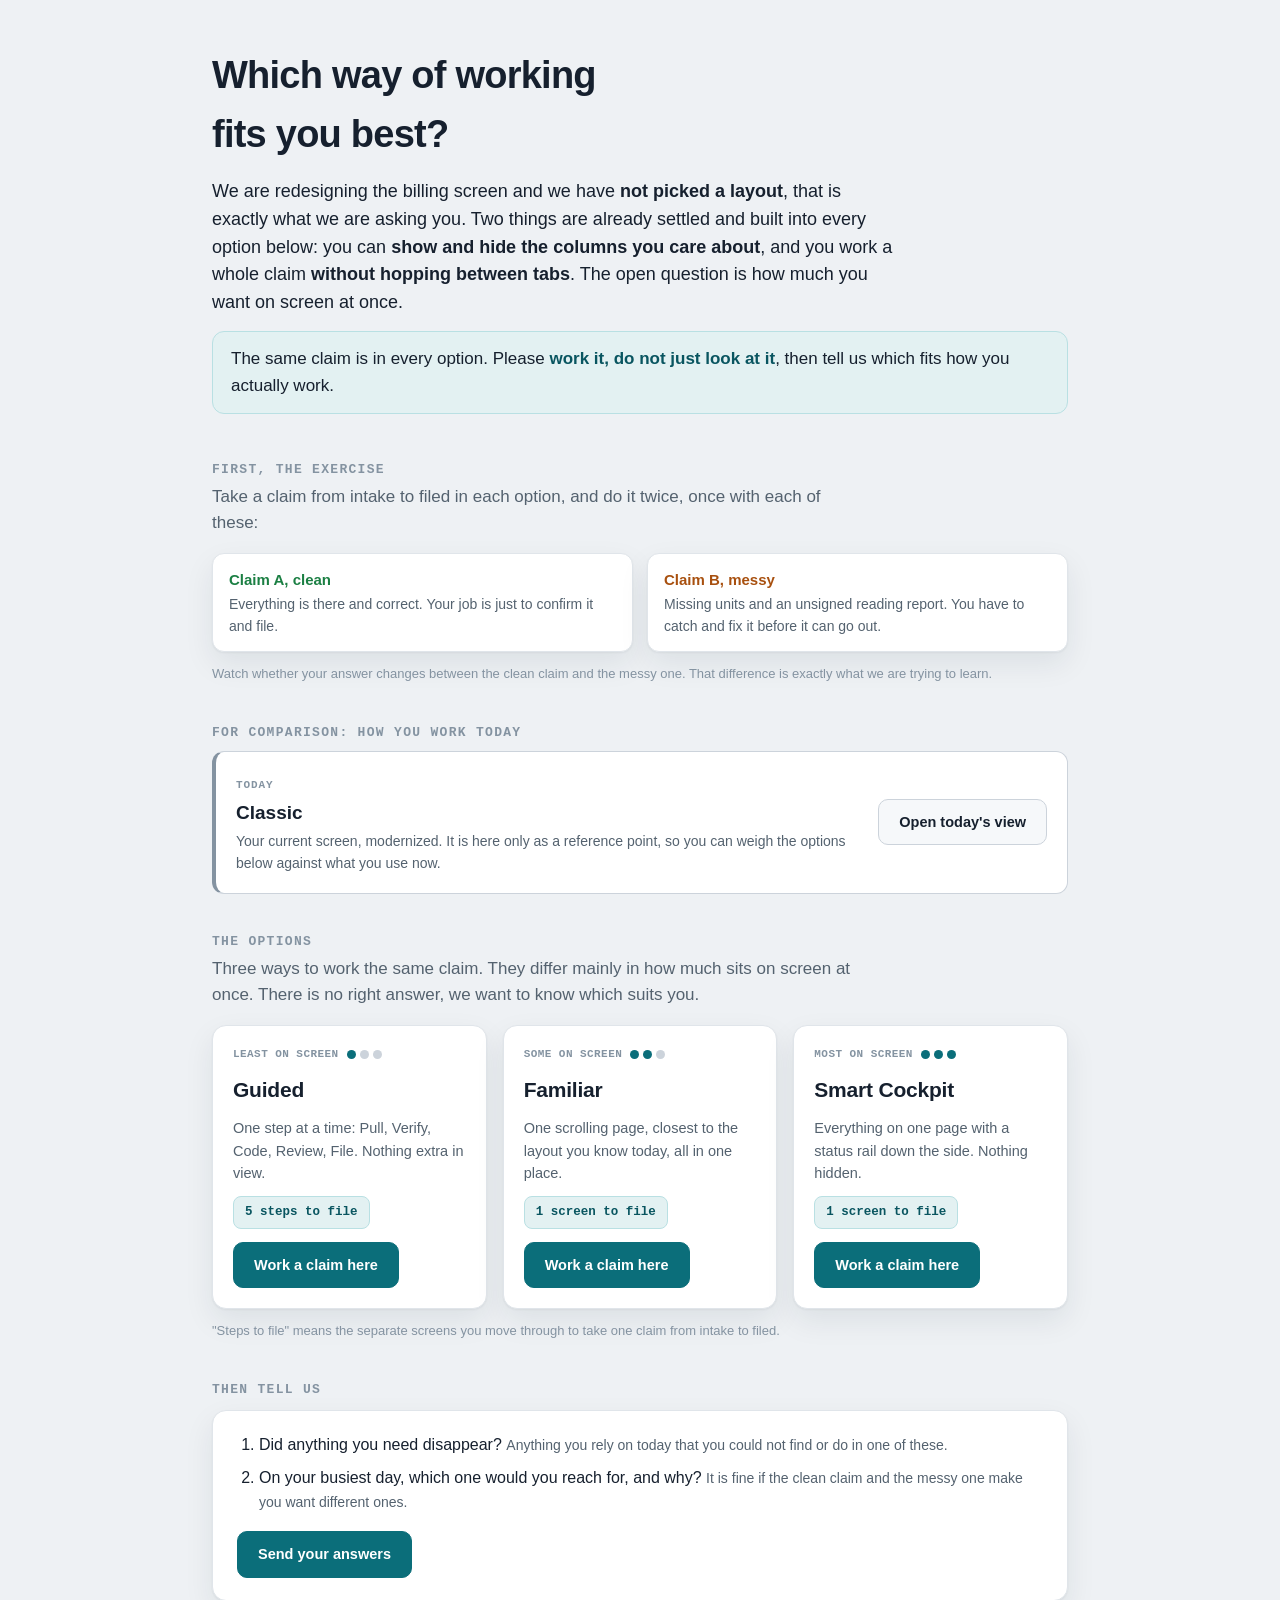
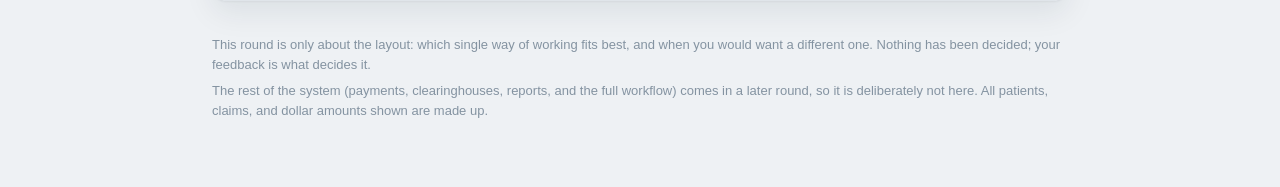
==== commit cbb02121: "Review page: neutral framing, no favorite Co-Authored-By: Claude Opus 4.8 <noreply@anthropic.com>" ====
--- a/index.html
+++ b/index.html
@@ -4,24 +4,23 @@
 <meta charset="utf-8">
 <meta name="viewport" content="width=device-width, initial-scale=1">
 <meta name="robots" content="noindex,nofollow">
-<title>USMON Insurance Billing: does this layout hold up for you?</title>
+<title>USMON Insurance Billing: which layout works best for you?</title>
 <style>
   :root{
     --canvas:#eef1f4; --surface:#ffffff; --surface-2:#f6f8fa;
     --ink:#16202e; --muted:#54626f; --faint:#8493a1;
     --line:#e0e5ea; --line-strong:#ccd3db;
     --teal:#0b6e7a; --teal-dark:#095560; --teal-tint:#e3f1f2; --teal-line:#b9e0e3;
-    --amber:#a8500f; --amber-tint:#faefe4; --amber-line:#eccdb0;
-    --ok:#1b7f43; --ok-tint:#e8f6ee; --ok-line:#bfe6cd;
+    --ok:#1b7f43; --amber:#a8500f;
     --sans:-apple-system,BlinkMacSystemFont,"Segoe UI",Roboto,Helvetica,Arial,sans-serif;
     --mono:ui-monospace,"SF Mono","Cascadia Code",Menlo,Consolas,monospace;
     --radius:14px; --shadow:0 1px 2px rgba(16,32,46,.05),0 12px 30px rgba(16,32,46,.08);
   }
   @media (prefers-color-scheme:dark){
-    :root{--canvas:#0e1620;--surface:#152030;--surface-2:#111a26;--ink:#e8eef4;--muted:#9fb0bf;--faint:#6f8091;--line:#233242;--line-strong:#31445a;--teal:#4fc7d4;--teal-dark:#7ed8e2;--teal-tint:#0f2d33;--teal-line:#1c4a52;--amber:#e39a5e;--amber-tint:#2c1f13;--amber-line:#4a3620;--ok:#5fce8b;--ok-tint:#12271a;--ok-line:#245234;--shadow:0 1px 2px rgba(0,0,0,.3),0 12px 30px rgba(0,0,0,.45)}
+    :root{--canvas:#0e1620;--surface:#152030;--surface-2:#111a26;--ink:#e8eef4;--muted:#9fb0bf;--faint:#6f8091;--line:#233242;--line-strong:#31445a;--teal:#4fc7d4;--teal-dark:#7ed8e2;--teal-tint:#0f2d33;--teal-line:#1c4a52;--ok:#5fce8b;--amber:#e39a5e;--shadow:0 1px 2px rgba(0,0,0,.3),0 12px 30px rgba(0,0,0,.45)}
   }
-  :root[data-theme="dark"]{--canvas:#0e1620;--surface:#152030;--surface-2:#111a26;--ink:#e8eef4;--muted:#9fb0bf;--faint:#6f8091;--line:#233242;--line-strong:#31445a;--teal:#4fc7d4;--teal-dark:#7ed8e2;--teal-tint:#0f2d33;--teal-line:#1c4a52;--amber:#e39a5e;--amber-tint:#2c1f13;--amber-line:#4a3620;--ok:#5fce8b;--ok-tint:#12271a;--ok-line:#245234;--shadow:0 1px 2px rgba(0,0,0,.3),0 12px 30px rgba(0,0,0,.45)}
-  :root[data-theme="light"]{--canvas:#eef1f4;--surface:#ffffff;--surface-2:#f6f8fa;--ink:#16202e;--muted:#54626f;--faint:#8493a1;--line:#e0e5ea;--line-strong:#ccd3db;--teal:#0b6e7a;--teal-dark:#095560;--teal-tint:#e3f1f2;--teal-line:#b9e0e3;--amber:#a8500f;--amber-tint:#faefe4;--amber-line:#eccdb0;--ok:#1b7f43;--ok-tint:#e8f6ee;--ok-line:#bfe6cd;--shadow:0 1px 2px rgba(16,32,46,.05),0 12px 30px rgba(16,32,46,.08)}
+  :root[data-theme="dark"]{--canvas:#0e1620;--surface:#152030;--surface-2:#111a26;--ink:#e8eef4;--muted:#9fb0bf;--faint:#6f8091;--line:#233242;--line-strong:#31445a;--teal:#4fc7d4;--teal-dark:#7ed8e2;--teal-tint:#0f2d33;--teal-line:#1c4a52;--ok:#5fce8b;--amber:#e39a5e;--shadow:0 1px 2px rgba(0,0,0,.3),0 12px 30px rgba(0,0,0,.45)}
+  :root[data-theme="light"]{--canvas:#eef1f4;--surface:#ffffff;--surface-2:#f6f8fa;--ink:#16202e;--muted:#54626f;--faint:#8493a1;--line:#e0e5ea;--line-strong:#ccd3db;--teal:#0b6e7a;--teal-dark:#095560;--teal-tint:#e3f1f2;--teal-line:#b9e0e3;--ok:#1b7f43;--amber:#a8500f;--shadow:0 1px 2px rgba(16,32,46,.05),0 12px 30px rgba(16,32,46,.08)}
   *{box-sizing:border-box}
   @media (prefers-reduced-motion:reduce){*{transition:none!important}}
   body{margin:0;background:var(--canvas);color:var(--ink);font-family:var(--sans);font-size:17px;line-height:1.55;-webkit-font-smoothing:antialiased}
@@ -40,100 +39,103 @@
   .claim .t{font-weight:750;font-size:15px;margin:0 0 3px}
   .claim.clean .t{color:var(--ok)} .claim.messy .t{color:var(--amber)}
   .claim p{margin:0;font-size:14px;color:var(--muted)}
-  .pick{background:var(--surface);border:2px solid var(--teal);border-radius:var(--radius);box-shadow:0 0 0 4px var(--teal-tint),var(--shadow);padding:22px 24px;margin:6px 0}
-  .pick .badge{display:inline-block;font-family:var(--mono);font-size:11px;letter-spacing:.08em;text-transform:uppercase;color:#fff;background:var(--teal);border-radius:999px;padding:4px 12px;font-weight:700;margin-bottom:10px}
-  .pick h3{margin:0 0 6px;font-size:24px;font-weight:800;letter-spacing:-.01em}
-  .pick p{margin:0 0 14px;color:var(--muted);font-size:15.5px;max-width:62ch}
-  .pick .row{display:flex;flex-wrap:wrap;align-items:center;gap:12px}
-  .steps{font-family:var(--mono);font-size:12.5px;color:var(--teal-dark);background:var(--teal-tint);border:1px solid var(--teal-line);border-radius:8px;padding:6px 11px;font-weight:700}
+  .today{background:var(--surface);border:1px solid var(--line-strong);border-left:4px solid var(--faint);border-radius:12px;padding:18px 20px;margin:8px 0 6px;display:flex;flex-wrap:wrap;align-items:center;gap:14px}
+  .today .body{flex:1;min-width:220px}
+  .today .tag{font-family:var(--mono);font-size:11px;letter-spacing:.08em;text-transform:uppercase;color:var(--faint);font-weight:700}
+  .today h3{margin:2px 0 4px;font-size:19px;font-weight:800}
+  .today p{margin:0;font-size:14px;color:var(--muted)}
+  .cards{display:grid;grid-template-columns:repeat(3,1fr);gap:16px;margin:6px 0}
+  @media(max-width:760px){.cards{grid-template-columns:1fr}}
+  .card{background:var(--surface);border:1px solid var(--line);border-radius:var(--radius);box-shadow:var(--shadow);padding:20px;display:flex;flex-direction:column;gap:11px}
+  .card:hover{border-color:var(--teal-line);transform:translateY(-2px);box-shadow:0 2px 6px rgba(16,32,46,.06),0 18px 40px rgba(16,32,46,.13);transition:.15s}
+  .card h3{margin:0;font-size:21px;font-weight:800;letter-spacing:-.01em}
+  .card p{margin:0;font-size:14.5px;color:var(--muted);flex:1}
+  .meter{display:flex;align-items:center;gap:8px;font-family:var(--mono);font-size:11px;letter-spacing:.04em;text-transform:uppercase;color:var(--faint);font-weight:700}
+  .pips{display:flex;gap:4px}
+  .pip{width:9px;height:9px;border-radius:50%;background:var(--line-strong)}
+  .pip.on{background:var(--teal)}
+  .steps{font-family:var(--mono);font-size:12.5px;color:var(--teal-dark);background:var(--teal-tint);border:1px solid var(--teal-line);border-radius:8px;padding:6px 11px;align-self:flex-start;font-weight:700}
   .btn{display:inline-block;text-decoration:none;font-weight:700;font-size:14.5px;padding:11px 20px;border-radius:10px;white-space:nowrap}
-  .btn.go{background:var(--teal);color:#fff;border:1px solid var(--teal)}
-  .btn.go:hover{background:var(--teal-dark)}
-  .btn.ghost{background:var(--surface-2);color:var(--ink);border:1px solid var(--line-strong)}
-  .btn.ghost:hover{border-color:var(--faint)}
-  .alts{display:grid;grid-template-columns:repeat(3,1fr);gap:14px;margin:6px 0}
-  @media(max-width:720px){.alts{grid-template-columns:1fr}}
-  .alt{background:var(--surface);border:1px solid var(--line);border-radius:12px;box-shadow:var(--shadow);padding:17px 18px;display:flex;flex-direction:column;gap:9px}
-  .alt h4{margin:0;font-size:17px;font-weight:750}
-  .alt .k{font-family:var(--mono);font-size:11px;letter-spacing:.05em;text-transform:uppercase;color:var(--faint);font-weight:700}
-  .alt p{margin:0;font-size:13.5px;color:var(--muted);flex:1}
-  .alt a{align-self:flex-start;font-size:13.5px;font-weight:700;color:var(--teal-dark);text-decoration:none;border-bottom:1px solid var(--teal-line);padding-bottom:1px}
+  .btn.go{background:var(--teal);color:#fff;border:1px solid var(--teal)} .btn.go:hover{background:var(--teal-dark)}
+  .btn.ghost{background:var(--surface-2);color:var(--ink);border:1px solid var(--line-strong)} .btn.ghost:hover{border-color:var(--faint)}
+  .card .btn.go{align-self:flex-start;margin-top:2px}
   .note{font-size:13px;color:var(--faint);margin:12px 0 0}
   .ask{background:var(--surface);border:1px solid var(--line);border-radius:var(--radius);box-shadow:var(--shadow);padding:22px 24px;margin:10px 0}
   .ask ol{margin:0 0 16px;padding-left:22px;color:var(--ink);font-size:16px}
-  .ask li{margin-bottom:8px}
-  .ask li span{color:var(--muted);font-size:14px}
-  footer{padding:24px 0 60px;color:var(--faint);font-size:13px}
-  footer p{margin:0 0 6px;max-width:none}
+  .ask li{margin-bottom:8px} .ask li span{color:var(--muted);font-size:14px}
+  footer{padding:24px 0 60px;color:var(--faint);font-size:13px} footer p{margin:0 0 6px;max-width:none}
 </style>
 </head>
 <body>
 
 <header>
   <div class="wrap">
-    <h1>We are leaning toward one layout. Does it hold up for you?</h1>
-    <p class="intro">We compared several ways to work a claim, and we are leaning toward the one below, <b>Familiar</b>. It is closest to how you work today, it puts a whole claim on one page, and it lets you <b>show and hide the columns you care about</b> with <b>no hopping between tabs</b>. Before we commit, we want you to pressure-test it, especially when a claim is a mess.</p>
-    <div class="oneq">The real test: on your <b>busiest day, with a messy claim</b>, does Familiar still work, or would you rather switch to another view? If so, which, and when?</div>
+    <h1>Which way of working fits you best?</h1>
+    <p class="intro">We are redesigning the billing screen and we have <b>not picked a layout</b>, that is exactly what we are asking you. Two things are already settled and built into every option below: you can <b>show and hide the columns you care about</b>, and you work a whole claim <b>without hopping between tabs</b>. The open question is how much you want on screen at once.</p>
+    <div class="oneq">The same claim is in every option. Please <b>work it, do not just look at it</b>, then tell us which fits how you actually work.</div>
   </div>
 </header>
 
 <main class="wrap">
   <h2 class="sec">First, the exercise</h2>
-  <p class="lead">Work a claim from intake to filed in Familiar. Do it twice, once with each of these, then glance at the alternatives and see if your answer changes:</p>
+  <p class="lead">Take a claim from intake to filed in each option, and do it twice, once with each of these:</p>
   <div class="claims">
     <div class="claim clean"><p class="t">Claim A, clean</p><p>Everything is there and correct. Your job is just to confirm it and file.</p></div>
     <div class="claim messy"><p class="t">Claim B, messy</p><p>Missing units and an unsigned reading report. You have to catch and fix it before it can go out.</p></div>
   </div>
+  <p class="note">Watch whether your answer changes between the clean claim and the messy one. That difference is exactly what we are trying to learn.</p>
 
-  <h2 class="sec">Our current pick</h2>
-  <div class="pick">
-    <span class="badge">Where we are leaning</span>
-    <h3>Familiar</h3>
-    <p>One scrolling page, closest to the layout you know today, just faster and all in one place. Show and hide columns, and no tab-hopping, are built in. This is the one we think fits the most billers the most of the time.</p>
-    <div class="row">
-      <a class="btn go" href="prototype-familiar-modern.html?review=1" target="_blank" rel="noopener">Work a claim in Familiar</a>
+  <h2 class="sec">For comparison: how you work today</h2>
+  <div class="today">
+    <div class="body">
+      <span class="tag">Today</span>
+      <h3>Classic</h3>
+      <p>Your current screen, modernized. It is here only as a reference point, so you can weigh the options below against what you use now.</p>
+    </div>
+    <a class="btn ghost" href="prototype-classic.html?review=1" target="_blank" rel="noopener">Open today's view</a>
+  </div>
+
+  <h2 class="sec">The options</h2>
+  <p class="lead">Three ways to work the same claim. They differ mainly in how much sits on screen at once. There is no right answer, we want to know which suits you.</p>
+  <div class="cards">
+    <div class="card">
+      <div class="meter">Least on screen <span class="pips"><span class="pip on"></span><span class="pip"></span><span class="pip"></span></span></div>
+      <h3>Guided</h3>
+      <p>One step at a time: Pull, Verify, Code, Review, File. Nothing extra in view.</p>
+      <span class="steps">5 steps to file</span>
+      <a class="btn go" href="prototype-guided-flow.html?review=1" target="_blank" rel="noopener">Work a claim here</a>
+    </div>
+    <div class="card">
+      <div class="meter">Some on screen <span class="pips"><span class="pip on"></span><span class="pip on"></span><span class="pip"></span></span></div>
+      <h3>Familiar</h3>
+      <p>One scrolling page, closest to the layout you know today, all in one place.</p>
       <span class="steps">1 screen to file</span>
+      <a class="btn go" href="prototype-familiar-modern.html?review=1" target="_blank" rel="noopener">Work a claim here</a>
+    </div>
+    <div class="card">
+      <div class="meter">Most on screen <span class="pips"><span class="pip on"></span><span class="pip on"></span><span class="pip on"></span></span></div>
+      <h3>Smart Cockpit</h3>
+      <p>Everything on one page with a status rail down the side. Nothing hidden.</p>
+      <span class="steps">1 screen to file</span>
+      <a class="btn go" href="prototype-v5-router.html?review=1" target="_blank" rel="noopener">Work a claim here</a>
     </div>
   </div>
-
-  <h2 class="sec">The alternatives we compared</h2>
-  <p class="lead">Open these if you want to check our thinking. The one to watch is Guided: it may be the better tool when a claim is a mess.</p>
-  <div class="alts">
-    <div class="alt">
-      <span class="k">Step by step</span>
-      <h4>Guided</h4>
-      <p>One step at a time: Pull, Verify, Code, Review, File. Nothing extra in view. Strong when a claim needs untangling. 5 steps to file.</p>
-      <a href="prototype-guided-flow.html?review=1" target="_blank" rel="noopener">Open Guided</a>
-    </div>
-    <div class="alt">
-      <span class="k">Everything visible</span>
-      <h4>Smart Cockpit</h4>
-      <p>The whole claim on one page with a status rail down the side. Nothing hidden. 1 screen to file.</p>
-      <a href="prototype-v5-router.html?review=1" target="_blank" rel="noopener">Open Cockpit</a>
-    </div>
-    <div class="alt">
-      <span class="k">Today, the baseline</span>
-      <h4>Classic</h4>
-      <p>The screen you use now, modernized. Several screens per claim. Here as the starting point we are trying to beat.</p>
-      <a href="prototype-classic.html?review=1" target="_blank" rel="noopener">Open today's view</a>
-    </div>
-  </div>
-  <p class="note">"Steps to file" means the separate screens you move through to take one claim from intake to filed. Familiar and Cockpit are one screen; Guided is five short ones; Classic (today) is several.</p>
+  <p class="note">"Steps to file" means the separate screens you move through to take one claim from intake to filed.</p>
 
   <h2 class="sec">Then tell us</h2>
   <div class="ask">
     <ol>
-      <li>Working in Familiar, did anything you need disappear? <span>Anything you reach for today that you could not find or do here.</span></li>
-      <li>On your busiest, messiest claim, does Familiar still hold? <span>If not, which view would you switch to, Guided or Cockpit, and for which kind of claim? It is fine if the clean claim and the messy one want different views.</span></li>
+      <li>Did anything you need disappear? <span>Anything you rely on today that you could not find or do in one of these.</span></li>
+      <li>On your busiest day, which one would you reach for, and why? <span>It is fine if the clean claim and the messy one make you want different ones.</span></li>
     </ol>
-    <a class="btn go" href="mailto:tasks@usmon.com?subject=USMON%20layout%20review&amp;body=1)%20Working%20in%20Familiar%2C%20did%20anything%20you%20need%20disappear%3F%0A%0A2)%20On%20your%20busiest%2C%20messiest%20claim%2C%20does%20Familiar%20still%20hold%3F%20If%20not%2C%20which%20view%20would%20you%20switch%20to%2C%20and%20when%3F%0A%20%20%20-%20Clean%20claim%3A%0A%20%20%20-%20Messy%20claim%3A%0A">Send your answers</a>
+    <a class="btn go" href="mailto:tasks@usmon.com?subject=USMON%20layout%20review&amp;body=1)%20Did%20anything%20you%20need%20disappear%2C%20and%20where%3F%0A%0A2)%20On%20your%20busiest%20day%2C%20which%20option%20would%20you%20reach%20for%2C%20and%20why%3F%0A%20%20%20-%20Clean%20claim%3A%0A%20%20%20-%20Messy%20claim%3A%0A">Send your answers</a>
   </div>
 </main>
 
 <footer>
   <div class="wrap">
-    <p>This round is only about the layout: which single way of working fits best, and when a biller would want to switch. The rest of the system (payments, clearinghouses, reports, and the full workflow) comes in a later round, so it is deliberately not here.</p>
-    <p>All patients, claims, and dollar amounts shown are made up. Nothing here is final.</p>
+    <p>This round is only about the layout: which single way of working fits best, and when you would want a different one. Nothing has been decided; your feedback is what decides it.</p>
+    <p>The rest of the system (payments, clearinghouses, reports, and the full workflow) comes in a later round, so it is deliberately not here. All patients, claims, and dollar amounts shown are made up.</p>
   </div>
 </footer>
 </body>
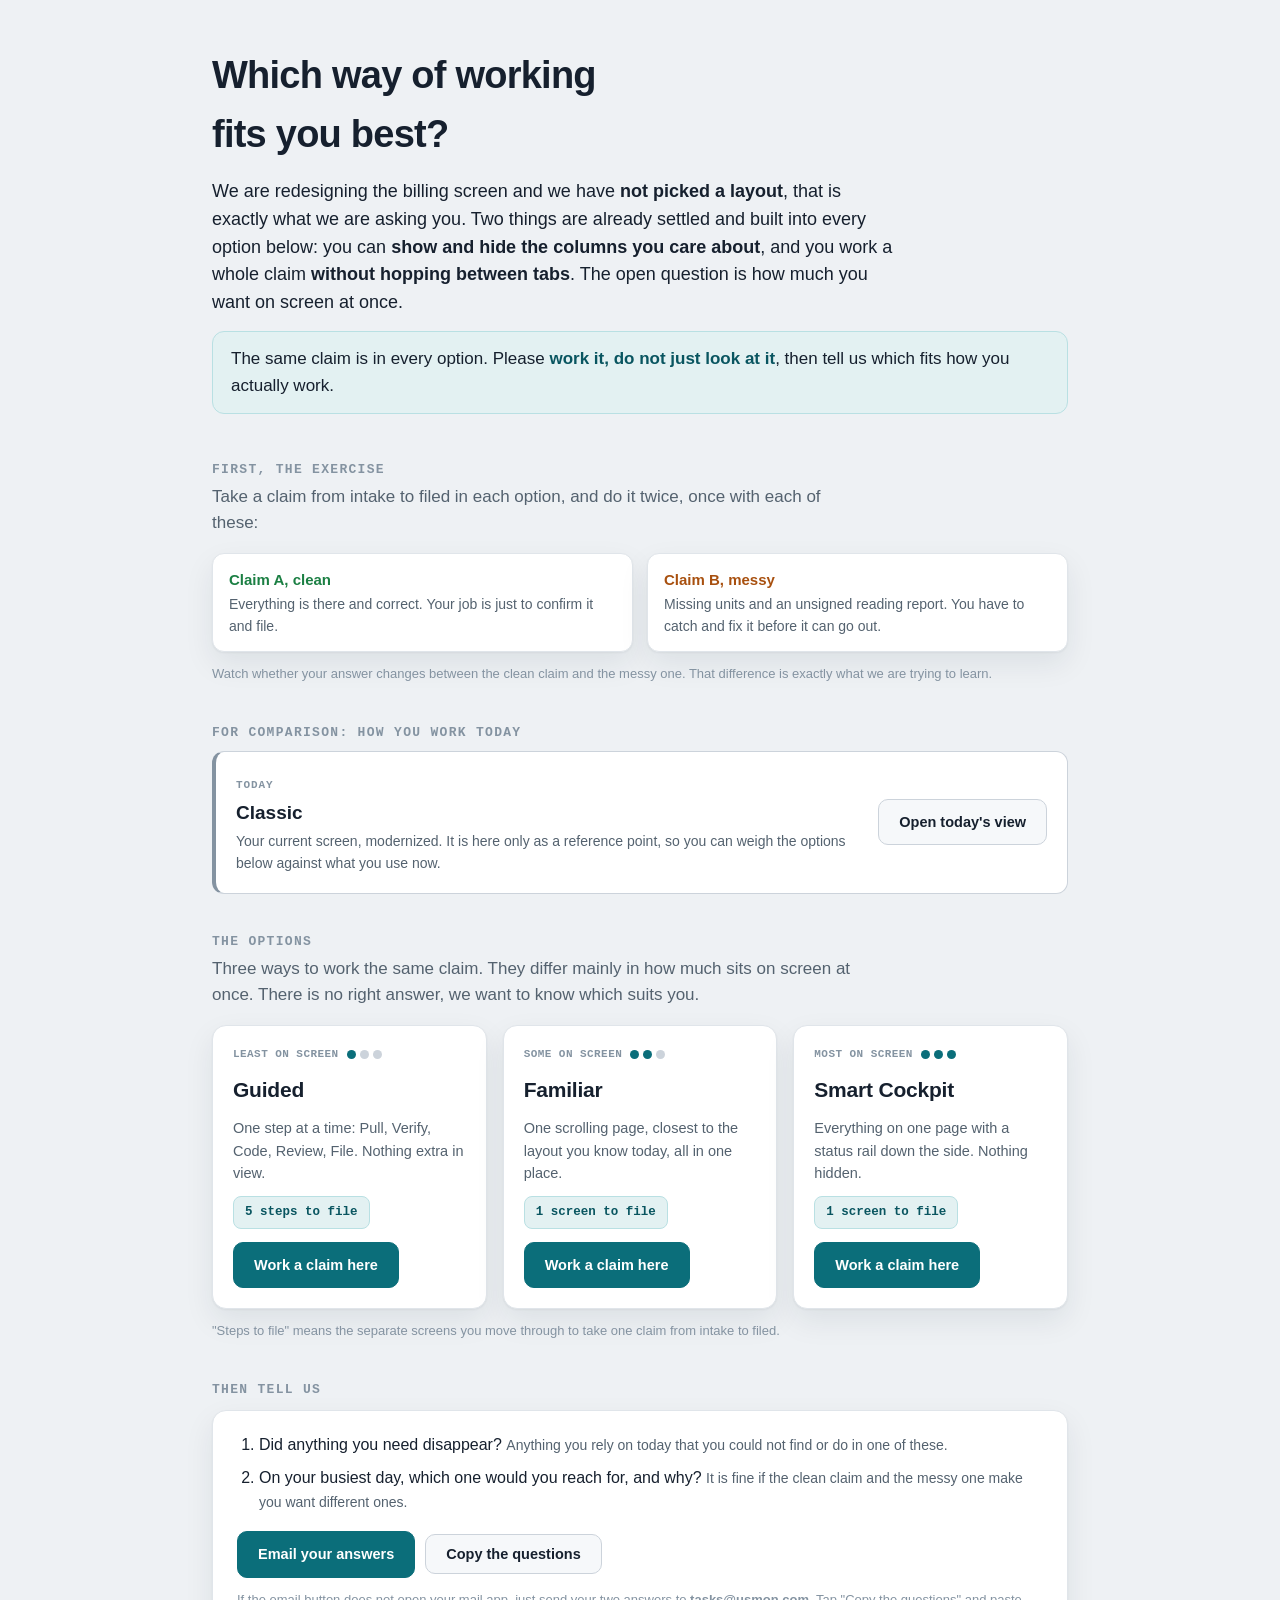
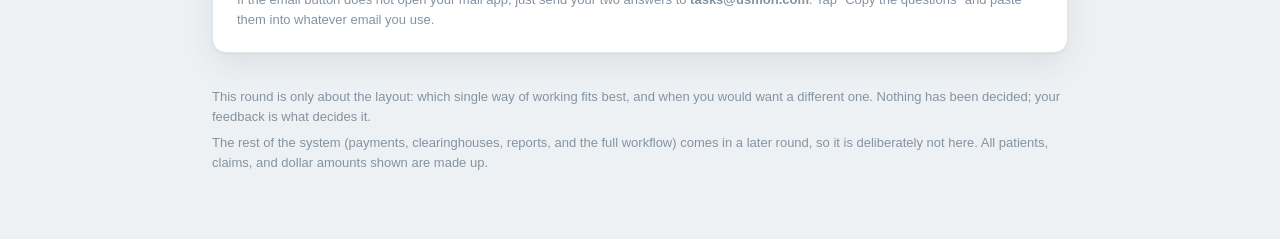
==== commit eb53508b: "Review page: reliable feedback (visible address + copy questions) Co-Authored-By: Claude Opus 4.8 <n" ====
--- a/index.html
+++ b/index.html
@@ -128,9 +128,25 @@
       <li>Did anything you need disappear? <span>Anything you rely on today that you could not find or do in one of these.</span></li>
       <li>On your busiest day, which one would you reach for, and why? <span>It is fine if the clean claim and the messy one make you want different ones.</span></li>
     </ol>
-    <a class="btn go" href="mailto:tasks@usmon.com?subject=USMON%20layout%20review&amp;body=1)%20Did%20anything%20you%20need%20disappear%2C%20and%20where%3F%0A%0A2)%20On%20your%20busiest%20day%2C%20which%20option%20would%20you%20reach%20for%2C%20and%20why%3F%0A%20%20%20-%20Clean%20claim%3A%0A%20%20%20-%20Messy%20claim%3A%0A">Send your answers</a>
+    <div style="display:flex;flex-wrap:wrap;gap:10px;align-items:center">
+      <a class="btn go" href="mailto:tasks@usmon.com?subject=USMON%20layout%20review&amp;body=1)%20Did%20anything%20you%20need%20disappear%2C%20and%20where%3F%0A%0A2)%20On%20your%20busiest%20day%2C%20which%20option%20would%20you%20reach%20for%2C%20and%20why%3F%0A%20%20%20-%20Clean%20claim%3A%0A%20%20%20-%20Messy%20claim%3A%0A">Email your answers</a>
+      <button class="btn ghost" type="button" id="copyq" style="cursor:pointer">Copy the questions</button>
+    </div>
+    <p class="note" style="margin-top:12px">If the email button does not open your mail app, just send your two answers to <b>tasks@usmon.com</b>. Tap "Copy the questions" and paste them into whatever email you use.</p>
   </div>
 </main>
+
+<script>
+(function(){
+  var b=document.getElementById('copyq'); if(!b) return;
+  var q="USMON layout review\n\n1) Did anything you need disappear, and where?\n\n2) On your busiest day, which option would you reach for, and why?\n   - Clean claim:\n   - Messy claim:\n\n(please email to tasks@usmon.com)";
+  b.addEventListener('click',function(){
+    var reset=function(){var t='Copy the questions';b.textContent='Copied, now paste into your email';setTimeout(function(){b.textContent=t;},2200);};
+    if(navigator.clipboard&&navigator.clipboard.writeText){navigator.clipboard.writeText(q).then(reset,function(){reset();});}
+    else{try{var ta=document.createElement('textarea');ta.value=q;ta.style.position='fixed';ta.style.left='-9999px';document.body.appendChild(ta);ta.focus();ta.select();document.execCommand('copy');document.body.removeChild(ta);}catch(e){}reset();}
+  });
+})();
+</script>
 
 <footer>
   <div class="wrap">
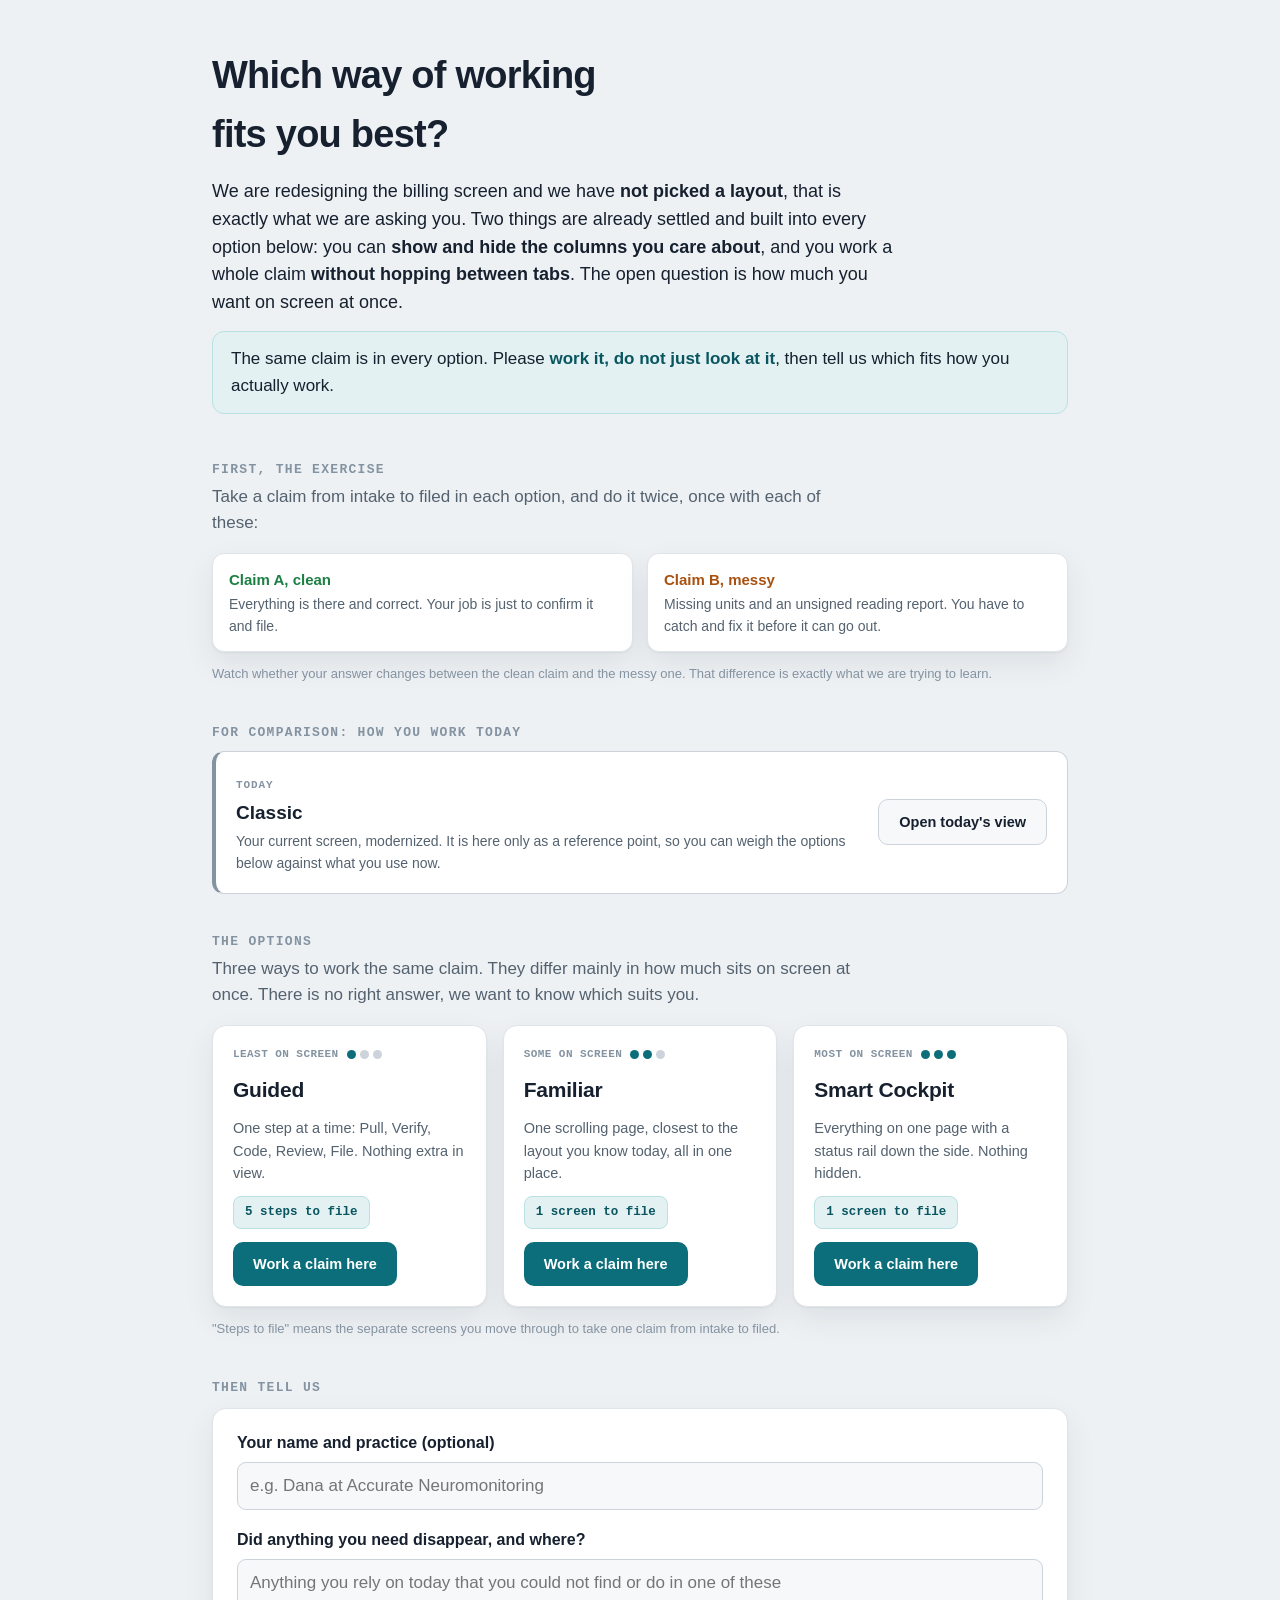
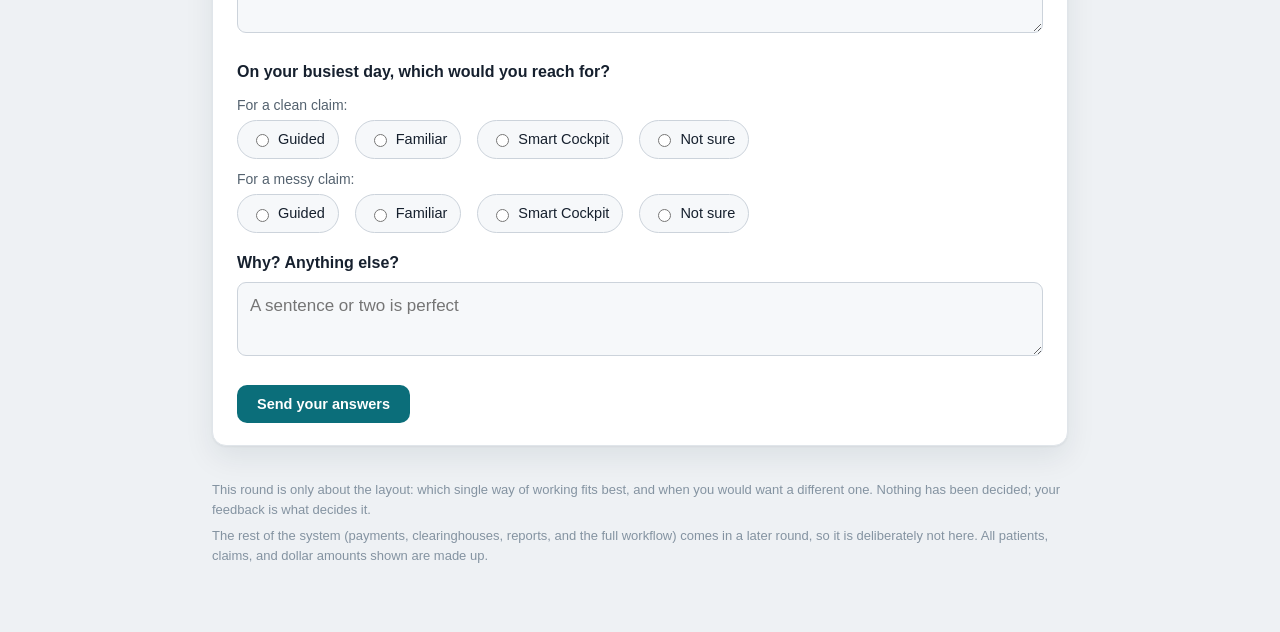
==== commit 05387840: "Feedback form + thank-you page Co-Authored-By: Claude Opus 4.8 <noreply@anthropic.com>" ====
--- a/index.html
+++ b/index.html
@@ -27,42 +27,42 @@
   .wrap{max-width:900px;margin:0 auto;padding:0 22px}
   header{padding:46px 0 6px}
   h1{font-size:clamp(27px,4.6vw,38px);letter-spacing:-.02em;margin:0 0 14px;font-weight:800;text-wrap:balance;max-width:22ch}
-  .intro{font-size:18px;color:var(--ink);max-width:68ch;margin:0 0 12px}
-  .intro b{color:var(--ink)}
-  .oneq{background:var(--teal-tint);border:1px solid var(--teal-line);border-radius:12px;padding:14px 18px;margin:14px 0 2px;font-size:17px;color:var(--ink)}
-  .oneq b{color:var(--teal-dark)}
+  .intro{font-size:18px;color:var(--ink);max-width:68ch;margin:0 0 12px} .intro b{color:var(--ink)}
+  .oneq{background:var(--teal-tint);border:1px solid var(--teal-line);border-radius:12px;padding:14px 18px;margin:14px 0 2px;font-size:17px;color:var(--ink)} .oneq b{color:var(--teal-dark)}
   h2.sec{font-size:13px;font-family:var(--mono);letter-spacing:.1em;text-transform:uppercase;color:var(--faint);font-weight:700;margin:38px 0 4px}
   p.lead{color:var(--muted);margin:0 0 16px;max-width:68ch}
   .claims{display:grid;grid-template-columns:1fr 1fr;gap:14px;margin:6px 0}
   @media(max-width:600px){.claims{grid-template-columns:1fr}}
   .claim{background:var(--surface);border:1px solid var(--line);border-radius:12px;padding:14px 16px;box-shadow:var(--shadow)}
-  .claim .t{font-weight:750;font-size:15px;margin:0 0 3px}
-  .claim.clean .t{color:var(--ok)} .claim.messy .t{color:var(--amber)}
+  .claim .t{font-weight:750;font-size:15px;margin:0 0 3px} .claim.clean .t{color:var(--ok)} .claim.messy .t{color:var(--amber)}
   .claim p{margin:0;font-size:14px;color:var(--muted)}
   .today{background:var(--surface);border:1px solid var(--line-strong);border-left:4px solid var(--faint);border-radius:12px;padding:18px 20px;margin:8px 0 6px;display:flex;flex-wrap:wrap;align-items:center;gap:14px}
-  .today .body{flex:1;min-width:220px}
-  .today .tag{font-family:var(--mono);font-size:11px;letter-spacing:.08em;text-transform:uppercase;color:var(--faint);font-weight:700}
-  .today h3{margin:2px 0 4px;font-size:19px;font-weight:800}
-  .today p{margin:0;font-size:14px;color:var(--muted)}
+  .today .body{flex:1;min-width:220px} .today .tag{font-family:var(--mono);font-size:11px;letter-spacing:.08em;text-transform:uppercase;color:var(--faint);font-weight:700}
+  .today h3{margin:2px 0 4px;font-size:19px;font-weight:800} .today p{margin:0;font-size:14px;color:var(--muted)}
   .cards{display:grid;grid-template-columns:repeat(3,1fr);gap:16px;margin:6px 0}
   @media(max-width:760px){.cards{grid-template-columns:1fr}}
   .card{background:var(--surface);border:1px solid var(--line);border-radius:var(--radius);box-shadow:var(--shadow);padding:20px;display:flex;flex-direction:column;gap:11px}
   .card:hover{border-color:var(--teal-line);transform:translateY(-2px);box-shadow:0 2px 6px rgba(16,32,46,.06),0 18px 40px rgba(16,32,46,.13);transition:.15s}
-  .card h3{margin:0;font-size:21px;font-weight:800;letter-spacing:-.01em}
-  .card p{margin:0;font-size:14.5px;color:var(--muted);flex:1}
+  .card h3{margin:0;font-size:21px;font-weight:800;letter-spacing:-.01em} .card p{margin:0;font-size:14.5px;color:var(--muted);flex:1}
   .meter{display:flex;align-items:center;gap:8px;font-family:var(--mono);font-size:11px;letter-spacing:.04em;text-transform:uppercase;color:var(--faint);font-weight:700}
-  .pips{display:flex;gap:4px}
-  .pip{width:9px;height:9px;border-radius:50%;background:var(--line-strong)}
-  .pip.on{background:var(--teal)}
+  .pips{display:flex;gap:4px} .pip{width:9px;height:9px;border-radius:50%;background:var(--line-strong)} .pip.on{background:var(--teal)}
   .steps{font-family:var(--mono);font-size:12.5px;color:var(--teal-dark);background:var(--teal-tint);border:1px solid var(--teal-line);border-radius:8px;padding:6px 11px;align-self:flex-start;font-weight:700}
-  .btn{display:inline-block;text-decoration:none;font-weight:700;font-size:14.5px;padding:11px 20px;border-radius:10px;white-space:nowrap}
-  .btn.go{background:var(--teal);color:#fff;border:1px solid var(--teal)} .btn.go:hover{background:var(--teal-dark)}
+  .btn{display:inline-block;text-decoration:none;font-weight:700;font-size:14.5px;padding:11px 20px;border-radius:10px;white-space:nowrap;border:0;cursor:pointer;font-family:inherit}
+  .btn.go{background:var(--teal);color:#fff} .btn.go:hover{background:var(--teal-dark)}
   .btn.ghost{background:var(--surface-2);color:var(--ink);border:1px solid var(--line-strong)} .btn.ghost:hover{border-color:var(--faint)}
   .card .btn.go{align-self:flex-start;margin-top:2px}
   .note{font-size:13px;color:var(--faint);margin:12px 0 0}
-  .ask{background:var(--surface);border:1px solid var(--line);border-radius:var(--radius);box-shadow:var(--shadow);padding:22px 24px;margin:10px 0}
-  .ask ol{margin:0 0 16px;padding-left:22px;color:var(--ink);font-size:16px}
-  .ask li{margin-bottom:8px} .ask li span{color:var(--muted);font-size:14px}
+  form.ask{background:var(--surface);border:1px solid var(--line);border-radius:var(--radius);box-shadow:var(--shadow);padding:22px 24px;margin:10px 0}
+  form.ask label.q{display:block;font-weight:750;font-size:16px;margin:18px 0 6px;color:var(--ink)}
+  form.ask label.q:first-of-type{margin-top:0}
+  form.ask input[type=text],form.ask textarea{width:100%;font:inherit;color:var(--ink);background:var(--surface-2);border:1px solid var(--line-strong);border-radius:9px;padding:10px 12px}
+  form.ask textarea{min-height:64px;resize:vertical}
+  form.ask input[type=text]:focus,form.ask textarea:focus{outline:none;border-color:var(--teal);box-shadow:0 0 0 3px var(--teal-tint)}
+  form.ask .sublbl{font-size:14px;color:var(--muted);margin:10px 0 4px}
+  form.ask .opts{display:flex;flex-wrap:wrap;gap:8px 16px}
+  form.ask .opts label{display:inline-flex;align-items:center;gap:6px;font-size:14.5px;color:var(--ink);background:var(--surface-2);border:1px solid var(--line-strong);border-radius:999px;padding:7px 13px;cursor:pointer}
+  form.ask .opts input{accent-color:var(--teal)}
+  form.ask .send{margin-top:20px}
   footer{padding:24px 0 60px;color:var(--faint);font-size:13px} footer p{margin:0 0 6px;max-width:none}
 </style>
 </head>
@@ -123,30 +123,41 @@
   <p class="note">"Steps to file" means the separate screens you move through to take one claim from intake to filed.</p>
 
   <h2 class="sec">Then tell us</h2>
-  <div class="ask">
-    <ol>
-      <li>Did anything you need disappear? <span>Anything you rely on today that you could not find or do in one of these.</span></li>
-      <li>On your busiest day, which one would you reach for, and why? <span>It is fine if the clean claim and the messy one make you want different ones.</span></li>
-    </ol>
-    <div style="display:flex;flex-wrap:wrap;gap:10px;align-items:center">
-      <a class="btn go" href="mailto:tasks@usmon.com?subject=USMON%20layout%20review&amp;body=1)%20Did%20anything%20you%20need%20disappear%2C%20and%20where%3F%0A%0A2)%20On%20your%20busiest%20day%2C%20which%20option%20would%20you%20reach%20for%2C%20and%20why%3F%0A%20%20%20-%20Clean%20claim%3A%0A%20%20%20-%20Messy%20claim%3A%0A">Email your answers</a>
-      <button class="btn ghost" type="button" id="copyq" style="cursor:pointer">Copy the questions</button>
+  <form class="ask" action="https://formsubmit.co/tasks@usmon.com" method="POST">
+    <input type="hidden" name="_subject" value="USMON layout review">
+    <input type="hidden" name="_template" value="table">
+    <input type="hidden" name="_captcha" value="false">
+    <input type="hidden" name="_next" value="https://demo.usmon.com/thanks.html">
+    <input type="text" name="_honey" style="display:none" tabindex="-1" autocomplete="off" aria-hidden="true">
+
+    <label class="q">Your name and practice (optional)</label>
+    <input type="text" name="Name and practice" placeholder="e.g. Dana at Accurate Neuromonitoring">
+
+    <label class="q">Did anything you need disappear, and where?</label>
+    <textarea name="Anything missing" placeholder="Anything you rely on today that you could not find or do in one of these"></textarea>
+
+    <label class="q">On your busiest day, which would you reach for?</label>
+    <div class="sublbl">For a clean claim:</div>
+    <div class="opts">
+      <label><input type="radio" name="Busiest day, clean claim" value="Guided"> Guided</label>
+      <label><input type="radio" name="Busiest day, clean claim" value="Familiar"> Familiar</label>
+      <label><input type="radio" name="Busiest day, clean claim" value="Smart Cockpit"> Smart Cockpit</label>
+      <label><input type="radio" name="Busiest day, clean claim" value="Not sure"> Not sure</label>
     </div>
-    <p class="note" style="margin-top:12px">If the email button does not open your mail app, just send your two answers to <b>tasks@usmon.com</b>. Tap "Copy the questions" and paste them into whatever email you use.</p>
-  </div>
+    <div class="sublbl">For a messy claim:</div>
+    <div class="opts">
+      <label><input type="radio" name="Busiest day, messy claim" value="Guided"> Guided</label>
+      <label><input type="radio" name="Busiest day, messy claim" value="Familiar"> Familiar</label>
+      <label><input type="radio" name="Busiest day, messy claim" value="Smart Cockpit"> Smart Cockpit</label>
+      <label><input type="radio" name="Busiest day, messy claim" value="Not sure"> Not sure</label>
+    </div>
+
+    <label class="q">Why? Anything else?</label>
+    <textarea name="Why and other" placeholder="A sentence or two is perfect"></textarea>
+
+    <button class="btn go send" type="submit">Send your answers</button>
+  </form>
 </main>
-
-<script>
-(function(){
-  var b=document.getElementById('copyq'); if(!b) return;
-  var q="USMON layout review\n\n1) Did anything you need disappear, and where?\n\n2) On your busiest day, which option would you reach for, and why?\n   - Clean claim:\n   - Messy claim:\n\n(please email to tasks@usmon.com)";
-  b.addEventListener('click',function(){
-    var reset=function(){var t='Copy the questions';b.textContent='Copied, now paste into your email';setTimeout(function(){b.textContent=t;},2200);};
-    if(navigator.clipboard&&navigator.clipboard.writeText){navigator.clipboard.writeText(q).then(reset,function(){reset();});}
-    else{try{var ta=document.createElement('textarea');ta.value=q;ta.style.position='fixed';ta.style.left='-9999px';document.body.appendChild(ta);ta.focus();ta.select();document.execCommand('copy');document.body.removeChild(ta);}catch(e){}reset();}
-  });
-})();
-</script>
 
 <footer>
   <div class="wrap">
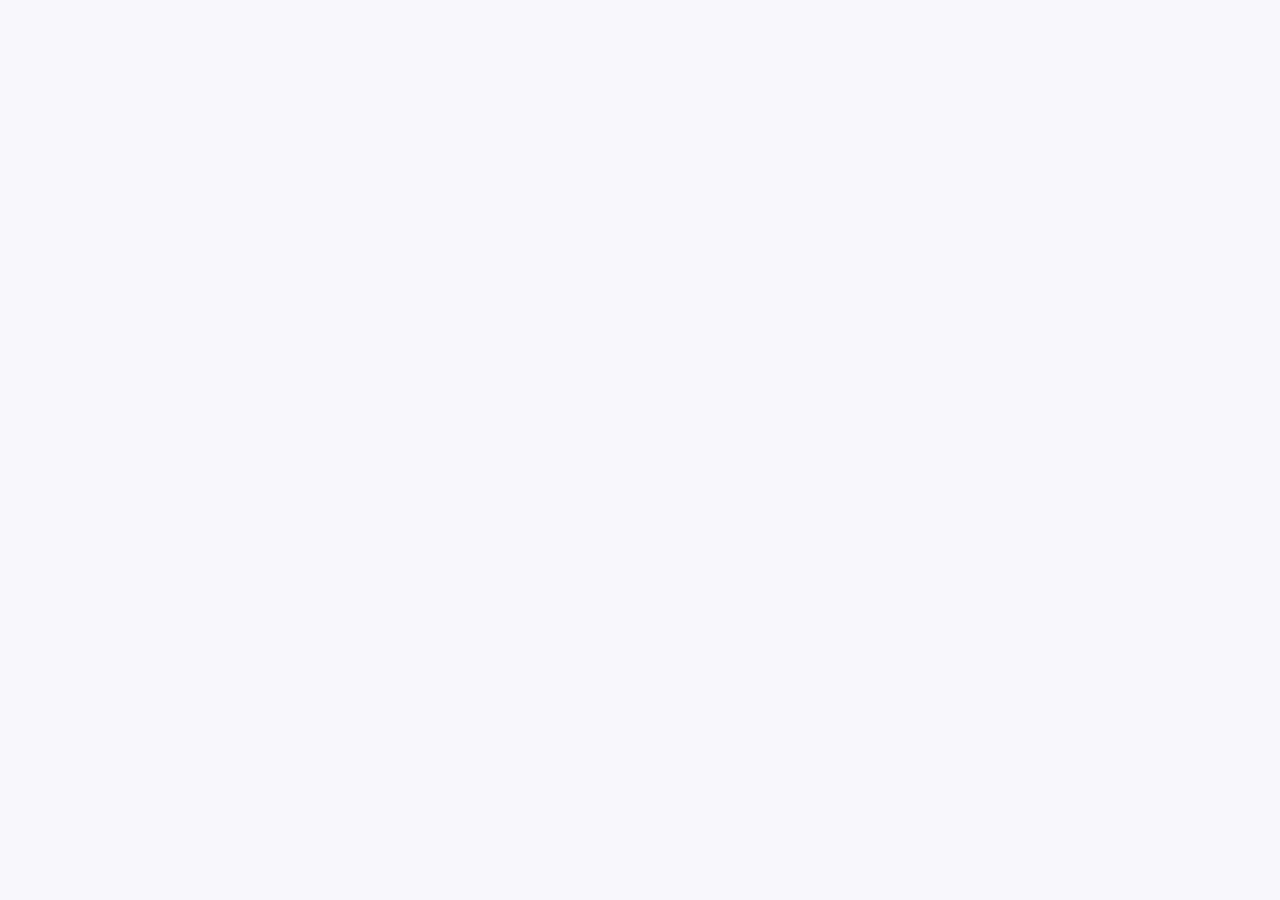
==== commit 992c9fad: "front door: the demo address opens the module; the old layout options page moves to earlier-layout-i" ====
--- a/index.html
+++ b/index.html
@@ -4,166 +4,21 @@
 <meta charset="utf-8">
 <meta name="viewport" content="width=device-width, initial-scale=1">
 <meta name="robots" content="noindex,nofollow">
-<title>USMON Insurance Billing: which layout works best for you?</title>
+<meta http-equiv="refresh" content="0; url=/module/">
+<title>USMON Insurance Billing demo</title>
 <style>
-  :root{
-    --canvas:#eef1f4; --surface:#ffffff; --surface-2:#f6f8fa;
-    --ink:#16202e; --muted:#54626f; --faint:#8493a1;
-    --line:#e0e5ea; --line-strong:#ccd3db;
-    --teal:#0b6e7a; --teal-dark:#095560; --teal-tint:#e3f1f2; --teal-line:#b9e0e3;
-    --ok:#1b7f43; --amber:#a8500f;
-    --sans:-apple-system,BlinkMacSystemFont,"Segoe UI",Roboto,Helvetica,Arial,sans-serif;
-    --mono:ui-monospace,"SF Mono","Cascadia Code",Menlo,Consolas,monospace;
-    --radius:14px; --shadow:0 1px 2px rgba(16,32,46,.05),0 12px 30px rgba(16,32,46,.08);
-  }
-  @media (prefers-color-scheme:dark){
-    :root{--canvas:#0e1620;--surface:#152030;--surface-2:#111a26;--ink:#e8eef4;--muted:#9fb0bf;--faint:#6f8091;--line:#233242;--line-strong:#31445a;--teal:#4fc7d4;--teal-dark:#7ed8e2;--teal-tint:#0f2d33;--teal-line:#1c4a52;--ok:#5fce8b;--amber:#e39a5e;--shadow:0 1px 2px rgba(0,0,0,.3),0 12px 30px rgba(0,0,0,.45)}
-  }
-  :root[data-theme="dark"]{--canvas:#0e1620;--surface:#152030;--surface-2:#111a26;--ink:#e8eef4;--muted:#9fb0bf;--faint:#6f8091;--line:#233242;--line-strong:#31445a;--teal:#4fc7d4;--teal-dark:#7ed8e2;--teal-tint:#0f2d33;--teal-line:#1c4a52;--ok:#5fce8b;--amber:#e39a5e;--shadow:0 1px 2px rgba(0,0,0,.3),0 12px 30px rgba(0,0,0,.45)}
-  :root[data-theme="light"]{--canvas:#eef1f4;--surface:#ffffff;--surface-2:#f6f8fa;--ink:#16202e;--muted:#54626f;--faint:#8493a1;--line:#e0e5ea;--line-strong:#ccd3db;--teal:#0b6e7a;--teal-dark:#095560;--teal-tint:#e3f1f2;--teal-line:#b9e0e3;--ok:#1b7f43;--amber:#a8500f;--shadow:0 1px 2px rgba(16,32,46,.05),0 12px 30px rgba(16,32,46,.08)}
-  *{box-sizing:border-box}
-  @media (prefers-reduced-motion:reduce){*{transition:none!important}}
-  body{margin:0;background:var(--canvas);color:var(--ink);font-family:var(--sans);font-size:17px;line-height:1.55;-webkit-font-smoothing:antialiased}
-  .wrap{max-width:900px;margin:0 auto;padding:0 22px}
-  header{padding:46px 0 6px}
-  h1{font-size:clamp(27px,4.6vw,38px);letter-spacing:-.02em;margin:0 0 14px;font-weight:800;text-wrap:balance;max-width:22ch}
-  .intro{font-size:18px;color:var(--ink);max-width:68ch;margin:0 0 12px} .intro b{color:var(--ink)}
-  .oneq{background:var(--teal-tint);border:1px solid var(--teal-line);border-radius:12px;padding:14px 18px;margin:14px 0 2px;font-size:17px;color:var(--ink)} .oneq b{color:var(--teal-dark)}
-  h2.sec{font-size:13px;font-family:var(--mono);letter-spacing:.1em;text-transform:uppercase;color:var(--faint);font-weight:700;margin:38px 0 4px}
-  p.lead{color:var(--muted);margin:0 0 16px;max-width:68ch}
-  .claims{display:grid;grid-template-columns:1fr 1fr;gap:14px;margin:6px 0}
-  @media(max-width:600px){.claims{grid-template-columns:1fr}}
-  .claim{background:var(--surface);border:1px solid var(--line);border-radius:12px;padding:14px 16px;box-shadow:var(--shadow)}
-  .claim .t{font-weight:750;font-size:15px;margin:0 0 3px} .claim.clean .t{color:var(--ok)} .claim.messy .t{color:var(--amber)}
-  .claim p{margin:0;font-size:14px;color:var(--muted)}
-  .today{background:var(--surface);border:1px solid var(--line-strong);border-left:4px solid var(--faint);border-radius:12px;padding:18px 20px;margin:8px 0 6px;display:flex;flex-wrap:wrap;align-items:center;gap:14px}
-  .today .body{flex:1;min-width:220px} .today .tag{font-family:var(--mono);font-size:11px;letter-spacing:.08em;text-transform:uppercase;color:var(--faint);font-weight:700}
-  .today h3{margin:2px 0 4px;font-size:19px;font-weight:800} .today p{margin:0;font-size:14px;color:var(--muted)}
-  .cards{display:grid;grid-template-columns:repeat(3,1fr);gap:16px;margin:6px 0}
-  @media(max-width:760px){.cards{grid-template-columns:1fr}}
-  .card{background:var(--surface);border:1px solid var(--line);border-radius:var(--radius);box-shadow:var(--shadow);padding:20px;display:flex;flex-direction:column;gap:11px}
-  .card:hover{border-color:var(--teal-line);transform:translateY(-2px);box-shadow:0 2px 6px rgba(16,32,46,.06),0 18px 40px rgba(16,32,46,.13);transition:.15s}
-  .card h3{margin:0;font-size:21px;font-weight:800;letter-spacing:-.01em} .card p{margin:0;font-size:14.5px;color:var(--muted);flex:1}
-  .meter{display:flex;align-items:center;gap:8px;font-family:var(--mono);font-size:11px;letter-spacing:.04em;text-transform:uppercase;color:var(--faint);font-weight:700}
-  .pips{display:flex;gap:4px} .pip{width:9px;height:9px;border-radius:50%;background:var(--line-strong)} .pip.on{background:var(--teal)}
-  .steps{font-family:var(--mono);font-size:12.5px;color:var(--teal-dark);background:var(--teal-tint);border:1px solid var(--teal-line);border-radius:8px;padding:6px 11px;align-self:flex-start;font-weight:700}
-  .btn{display:inline-block;text-decoration:none;font-weight:700;font-size:14.5px;padding:11px 20px;border-radius:10px;white-space:nowrap;border:0;cursor:pointer;font-family:inherit}
-  .btn.go{background:var(--teal);color:#fff} .btn.go:hover{background:var(--teal-dark)}
-  .btn.ghost{background:var(--surface-2);color:var(--ink);border:1px solid var(--line-strong)} .btn.ghost:hover{border-color:var(--faint)}
-  .card .btn.go{align-self:flex-start;margin-top:2px}
-  .note{font-size:13px;color:var(--faint);margin:12px 0 0}
-  form.ask{background:var(--surface);border:1px solid var(--line);border-radius:var(--radius);box-shadow:var(--shadow);padding:22px 24px;margin:10px 0}
-  form.ask label.q{display:block;font-weight:750;font-size:16px;margin:18px 0 6px;color:var(--ink)}
-  form.ask label.q:first-of-type{margin-top:0}
-  form.ask input[type=text],form.ask textarea{width:100%;font:inherit;color:var(--ink);background:var(--surface-2);border:1px solid var(--line-strong);border-radius:9px;padding:10px 12px}
-  form.ask textarea{min-height:64px;resize:vertical}
-  form.ask input[type=text]:focus,form.ask textarea:focus{outline:none;border-color:var(--teal);box-shadow:0 0 0 3px var(--teal-tint)}
-  form.ask .sublbl{font-size:14px;color:var(--muted);margin:10px 0 4px}
-  form.ask .opts{display:flex;flex-wrap:wrap;gap:8px 16px}
-  form.ask .opts label{display:inline-flex;align-items:center;gap:6px;font-size:14.5px;color:var(--ink);background:var(--surface-2);border:1px solid var(--line-strong);border-radius:999px;padding:7px 13px;cursor:pointer}
-  form.ask .opts input{accent-color:var(--teal)}
-  form.ask .send{margin-top:20px}
-  footer{padding:24px 0 60px;color:var(--faint);font-size:13px} footer p{margin:0 0 6px;max-width:none}
+  body{font-family:-apple-system,Segoe UI,Helvetica,Arial,sans-serif;background:#eef1f4;color:#16202e;margin:0;display:flex;min-height:100vh;align-items:center;justify-content:center}
+  .card{background:#fff;border-radius:16px;padding:40px 48px;box-shadow:0 2px 10px rgba(20,40,70,.12);text-align:center;max-width:560px}
+  h1{font-size:34px;margin:0 0 10px}
+  p{font-size:20px;color:#54626f;margin:0 0 24px}
+  a.go{display:inline-block;background:#0b4f8a;color:#fff;text-decoration:none;font-size:22px;font-weight:600;padding:14px 32px;border-radius:10px}
 </style>
 </head>
 <body>
-
-<header>
-  <div class="wrap">
-    <h1>Which way of working fits you best?</h1>
-    <p class="intro">We are redesigning the billing screen and we have <b>not picked a layout</b>, that is exactly what we are asking you. Two things are already settled and built into every option below: you can <b>show and hide the columns you care about</b>, and you work a whole claim <b>without hopping between tabs</b>. The open question is how much you want on screen at once.</p>
-    <div class="oneq">The same claim is in every option. Please <b>work it, do not just look at it</b>, then tell us which fits how you actually work.</div>
-  </div>
-</header>
-
-<main class="wrap">
-  <h2 class="sec">First, the exercise</h2>
-  <p class="lead">Take a claim from intake to filed in each option, and do it twice, once with each of these:</p>
-  <div class="claims">
-    <div class="claim clean"><p class="t">Claim A, clean</p><p>Everything is there and correct. Your job is just to confirm it and file.</p></div>
-    <div class="claim messy"><p class="t">Claim B, messy</p><p>Missing units and an unsigned reading report. You have to catch and fix it before it can go out.</p></div>
-  </div>
-  <p class="note">Watch whether your answer changes between the clean claim and the messy one. That difference is exactly what we are trying to learn.</p>
-
-  <h2 class="sec">For comparison: how you work today</h2>
-  <div class="today">
-    <div class="body">
-      <span class="tag">Today</span>
-      <h3>Classic</h3>
-      <p>Your current screen, modernized. It is here only as a reference point, so you can weigh the options below against what you use now.</p>
-    </div>
-    <a class="btn ghost" href="prototype-classic.html?review=1" target="_blank" rel="noopener">Open today's view</a>
-  </div>
-
-  <h2 class="sec">The options</h2>
-  <p class="lead">Three ways to work the same claim. They differ mainly in how much sits on screen at once. There is no right answer, we want to know which suits you.</p>
-  <div class="cards">
-    <div class="card">
-      <div class="meter">Least on screen <span class="pips"><span class="pip on"></span><span class="pip"></span><span class="pip"></span></span></div>
-      <h3>Guided</h3>
-      <p>One step at a time: Pull, Verify, Code, Review, File. Nothing extra in view.</p>
-      <span class="steps">5 steps to file</span>
-      <a class="btn go" href="prototype-guided-flow.html?review=1" target="_blank" rel="noopener">Work a claim here</a>
-    </div>
-    <div class="card">
-      <div class="meter">Some on screen <span class="pips"><span class="pip on"></span><span class="pip on"></span><span class="pip"></span></span></div>
-      <h3>Familiar</h3>
-      <p>One scrolling page, closest to the layout you know today, all in one place.</p>
-      <span class="steps">1 screen to file</span>
-      <a class="btn go" href="prototype-familiar-modern.html?review=1" target="_blank" rel="noopener">Work a claim here</a>
-    </div>
-    <div class="card">
-      <div class="meter">Most on screen <span class="pips"><span class="pip on"></span><span class="pip on"></span><span class="pip on"></span></span></div>
-      <h3>Smart Cockpit</h3>
-      <p>Everything on one page with a status rail down the side. Nothing hidden.</p>
-      <span class="steps">1 screen to file</span>
-      <a class="btn go" href="prototype-v5-router.html?review=1" target="_blank" rel="noopener">Work a claim here</a>
-    </div>
-  </div>
-  <p class="note">"Steps to file" means the separate screens you move through to take one claim from intake to filed.</p>
-
-  <h2 class="sec">Then tell us</h2>
-  <form class="ask" action="https://formsubmit.co/tasks@usmon.com" method="POST">
-    <input type="hidden" name="_subject" value="USMON layout review">
-    <input type="hidden" name="_template" value="table">
-    <input type="hidden" name="_captcha" value="false">
-    <input type="hidden" name="_next" value="https://demo.usmon.com/thanks.html">
-    <input type="text" name="_honey" style="display:none" tabindex="-1" autocomplete="off" aria-hidden="true">
-
-    <label class="q">Your name and practice (optional)</label>
-    <input type="text" name="Name and practice" placeholder="e.g. Dana at Accurate Neuromonitoring">
-
-    <label class="q">Did anything you need disappear, and where?</label>
-    <textarea name="Anything missing" placeholder="Anything you rely on today that you could not find or do in one of these"></textarea>
-
-    <label class="q">On your busiest day, which would you reach for?</label>
-    <div class="sublbl">For a clean claim:</div>
-    <div class="opts">
-      <label><input type="radio" name="Busiest day, clean claim" value="Guided"> Guided</label>
-      <label><input type="radio" name="Busiest day, clean claim" value="Familiar"> Familiar</label>
-      <label><input type="radio" name="Busiest day, clean claim" value="Smart Cockpit"> Smart Cockpit</label>
-      <label><input type="radio" name="Busiest day, clean claim" value="Not sure"> Not sure</label>
-    </div>
-    <div class="sublbl">For a messy claim:</div>
-    <div class="opts">
-      <label><input type="radio" name="Busiest day, messy claim" value="Guided"> Guided</label>
-      <label><input type="radio" name="Busiest day, messy claim" value="Familiar"> Familiar</label>
-      <label><input type="radio" name="Busiest day, messy claim" value="Smart Cockpit"> Smart Cockpit</label>
-      <label><input type="radio" name="Busiest day, messy claim" value="Not sure"> Not sure</label>
-    </div>
-
-    <label class="q">Why? Anything else?</label>
-    <textarea name="Why and other" placeholder="A sentence or two is perfect"></textarea>
-
-    <button class="btn go send" type="submit">Send your answers</button>
-  </form>
-</main>
-
-<footer>
-  <div class="wrap">
-    <p>This round is only about the layout: which single way of working fits best, and when you would want a different one. Nothing has been decided; your feedback is what decides it.</p>
-    <p>The rest of the system (payments, clearinghouses, reports, and the full workflow) comes in a later round, so it is deliberately not here. All patients, claims, and dollar amounts shown are made up.</p>
-  </div>
-</footer>
+<div class="card">
+  <h1>USMON Insurance Billing</h1>
+  <p>Opening the demo. It runs on sample data only.</p>
+  <a class="go" href="/module/">Open the demo</a>
+</div>
 </body>
 </html>
